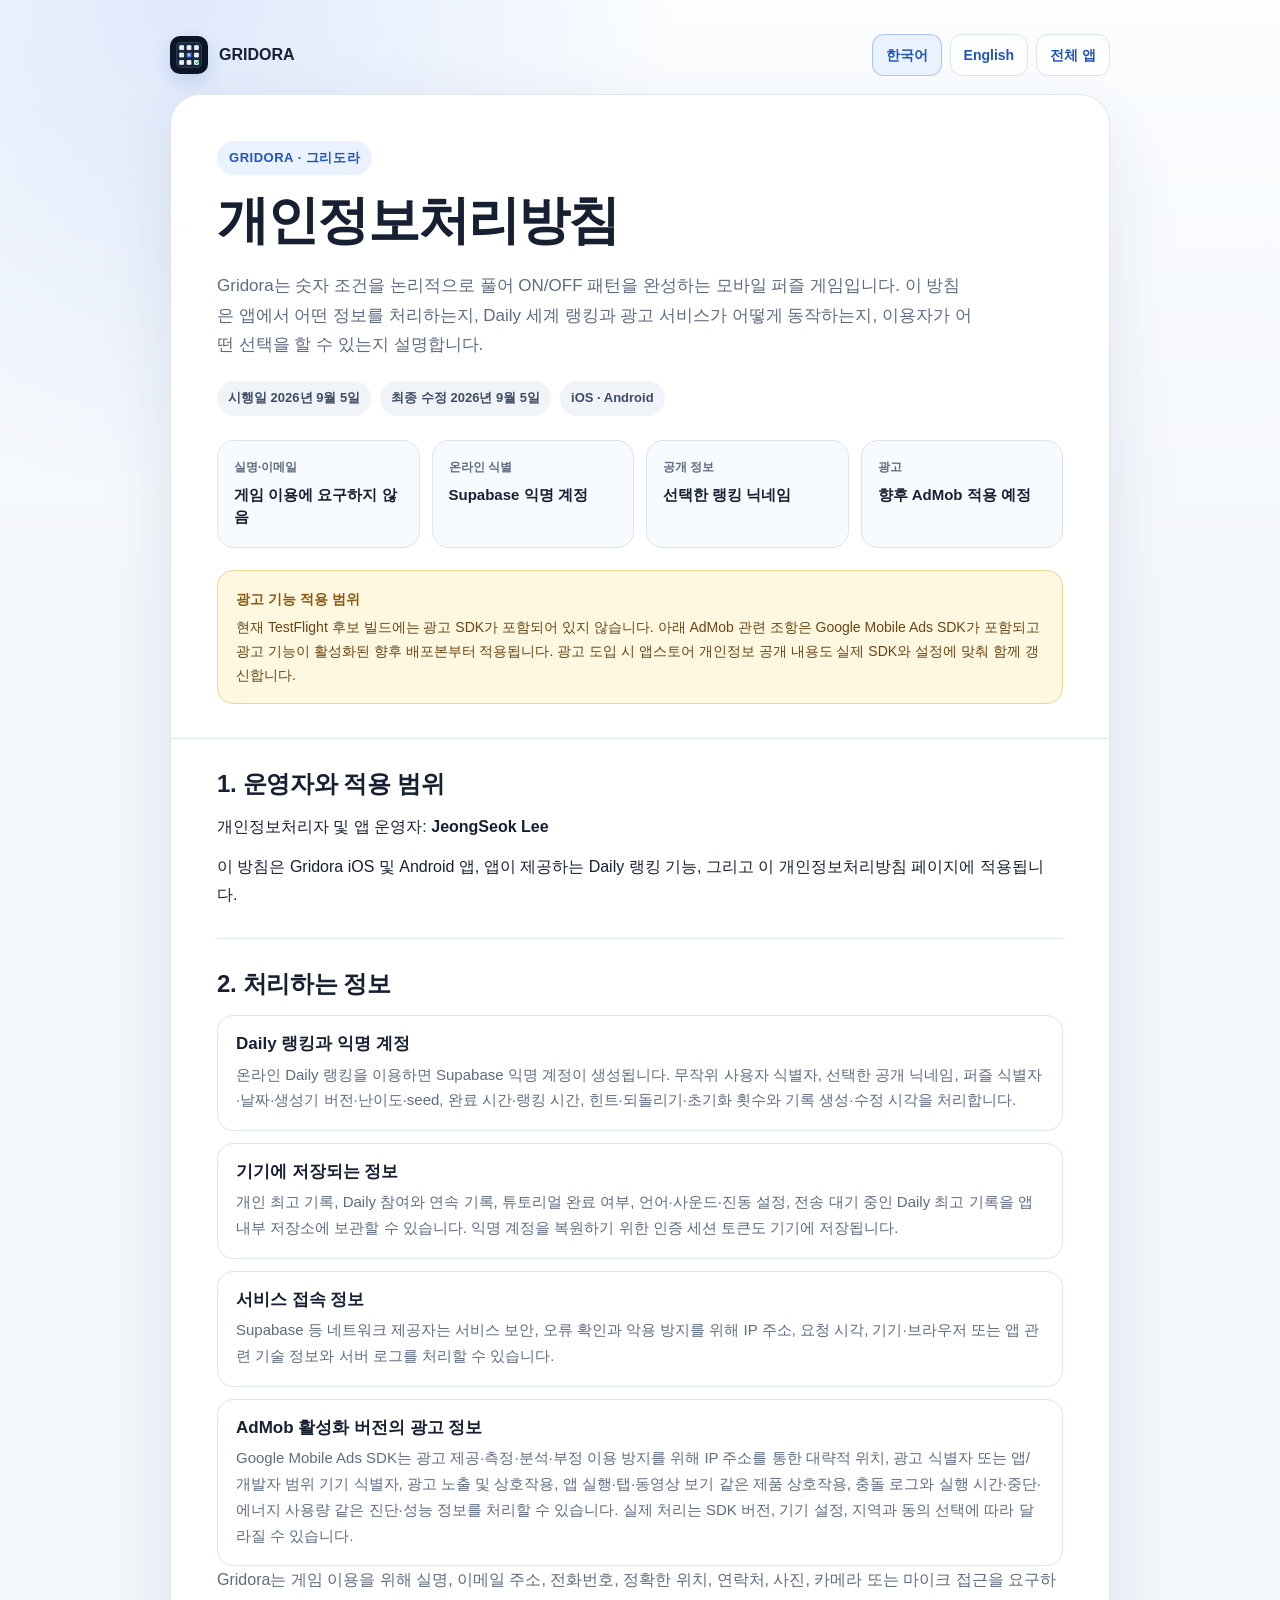
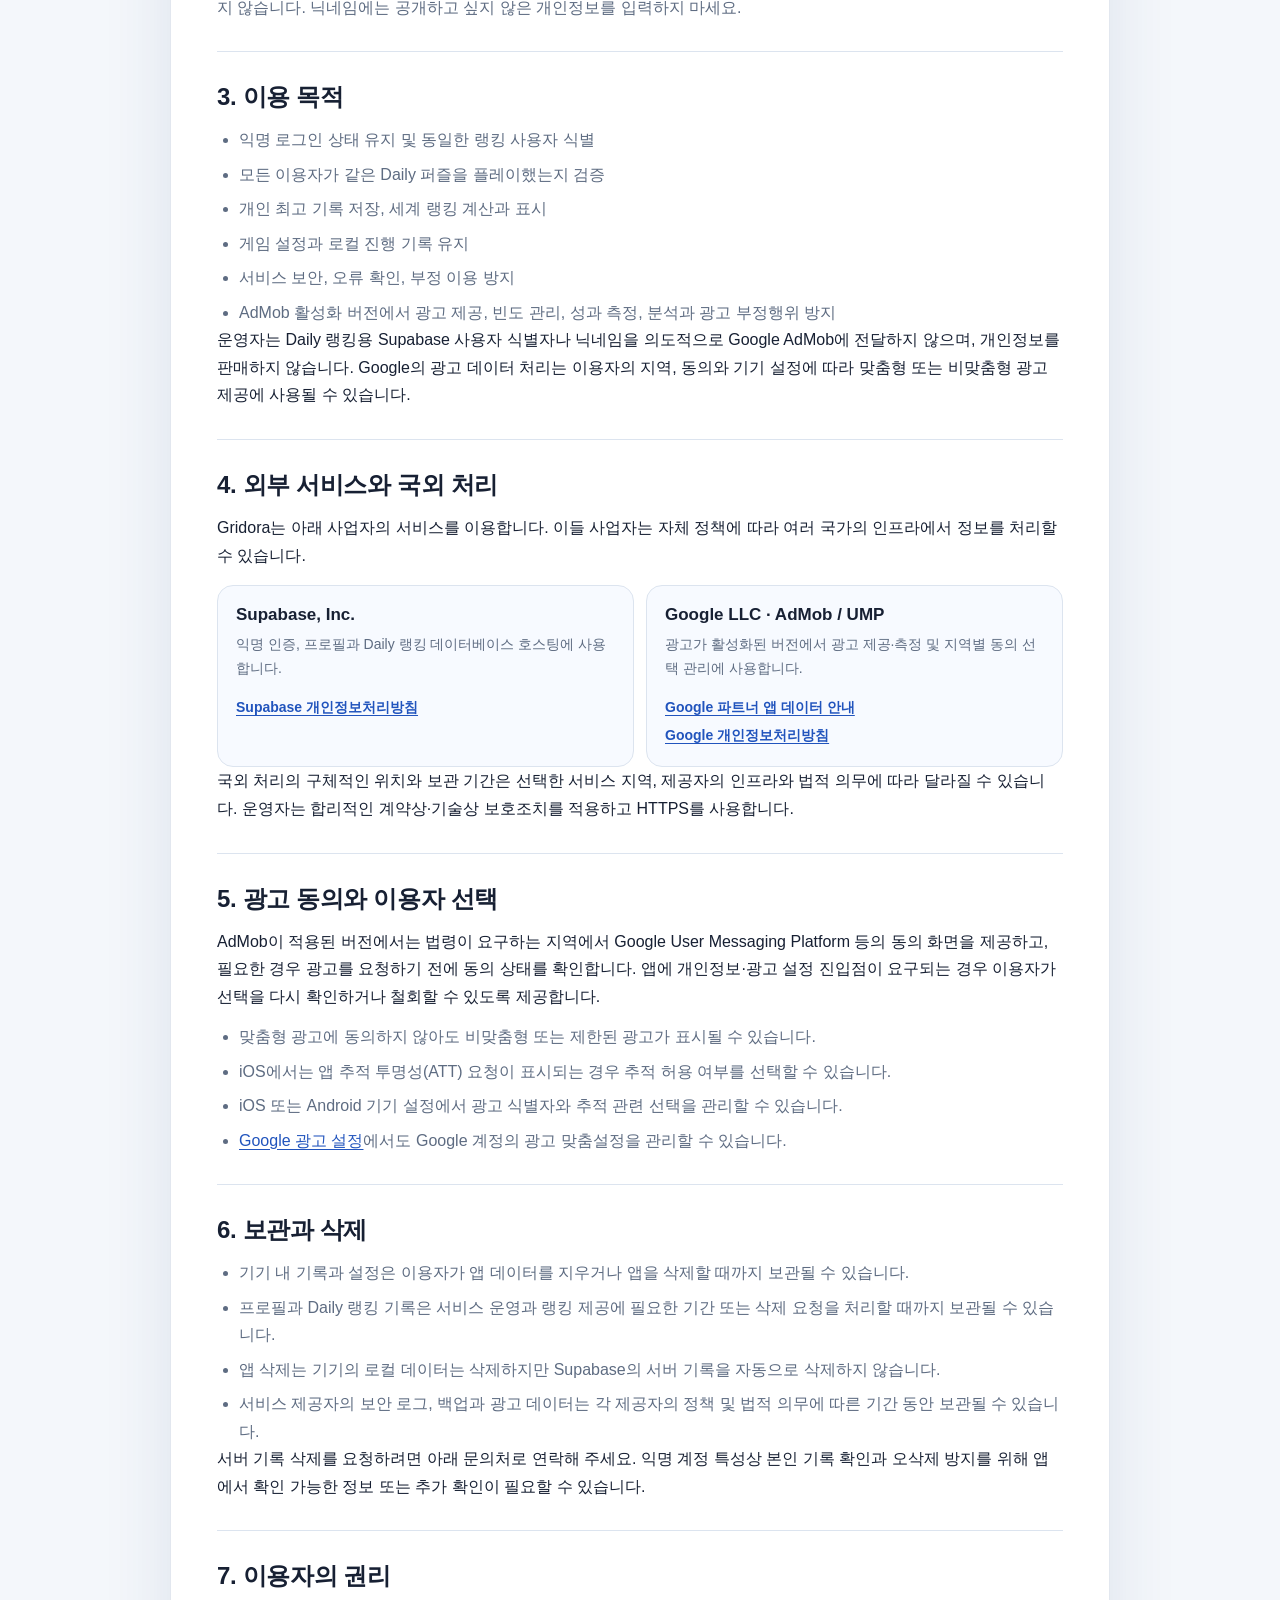
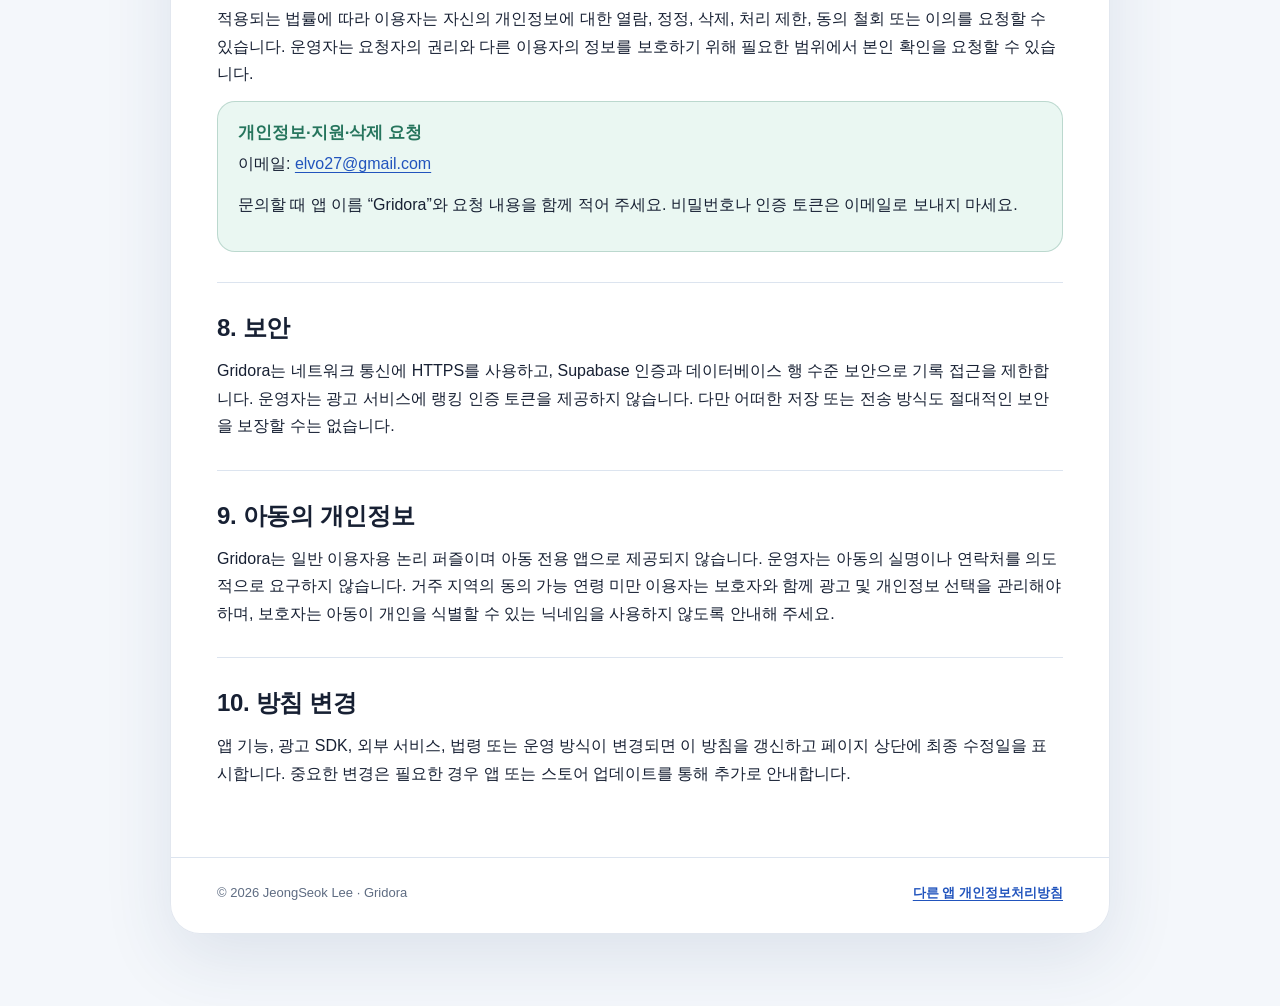
==== Gridora/index.html @ f1ed49c5 "Add Gridora privacy policy" ====
<!doctype html>
<html lang="ko">
<head>
  <meta charset="utf-8">
  <meta name="viewport" content="width=device-width, initial-scale=1">
  <meta name="theme-color" content="#356fe6">
  <meta name="description" content="Gridora(그리도라) 개인정보처리방침">
  <meta property="og:type" content="website">
  <meta property="og:title" content="Gridora 개인정보처리방침">
  <meta property="og:description" content="Gridora의 게임 기록, Daily 랭킹, Supabase 및 광고 데이터 처리 안내">
  <meta property="og:url" content="https://elvo27.github.io/privacy-policy/Gridora/">
  <meta property="og:image" content="https://elvo27.github.io/privacy-policy/Gridora/icon.png">
  <link rel="canonical" href="https://elvo27.github.io/privacy-policy/Gridora/">
  <link rel="alternate" hreflang="ko" href="https://elvo27.github.io/privacy-policy/Gridora/">
  <link rel="alternate" hreflang="en" href="https://elvo27.github.io/privacy-policy/Gridora/en.html">
  <link rel="icon" href="icon.png">
  <link rel="stylesheet" href="styles.css">
  <title>Gridora 개인정보처리방침</title>
</head>
<body>
  <a class="skip-link" href="#policy-content">본문으로 이동</a>
  <main class="shell">
    <div class="topbar">
      <a class="brand" href="./" aria-label="Gridora 개인정보처리방침 홈">
        <img src="icon.png" alt="" width="38" height="38">
        <span>GRIDORA</span>
      </a>
      <nav class="topnav" aria-label="언어와 페이지 이동">
        <a href="./" lang="ko" aria-current="page">한국어</a>
        <a href="en.html" lang="en">English</a>
        <a href="../">전체 앱</a>
      </nav>
    </div>

    <article class="policy" id="policy-content">
      <header class="hero">
        <p class="eyebrow">Gridora · 그리도라</p>
        <h1>개인정보처리방침</h1>
        <p class="lead">Gridora는 숫자 조건을 논리적으로 풀어 ON/OFF 패턴을 완성하는 모바일 퍼즐 게임입니다. 이 방침은 앱에서 어떤 정보를 처리하는지, Daily 세계 랭킹과 광고 서비스가 어떻게 동작하는지, 이용자가 어떤 선택을 할 수 있는지 설명합니다.</p>
        <div class="meta">
          <span>시행일 2026년 9월 5일</span>
          <span>최종 수정 2026년 9월 5일</span>
          <span>iOS · Android</span>
        </div>
        <div class="facts" aria-label="핵심 개인정보 처리 요약">
          <div class="fact"><span>실명·이메일</span><strong>게임 이용에 요구하지 않음</strong></div>
          <div class="fact"><span>온라인 식별</span><strong>Supabase 익명 계정</strong></div>
          <div class="fact"><span>공개 정보</span><strong>선택한 랭킹 닉네임</strong></div>
          <div class="fact"><span>광고</span><strong>향후 AdMob 적용 예정</strong></div>
        </div>
        <div class="notice">
          <strong>광고 기능 적용 범위</strong>
          현재 TestFlight 후보 빌드에는 광고 SDK가 포함되어 있지 않습니다. 아래 AdMob 관련 조항은 Google Mobile Ads SDK가 포함되고 광고 기능이 활성화된 향후 배포본부터 적용됩니다. 광고 도입 시 앱스토어 개인정보 공개 내용도 실제 SDK와 설정에 맞춰 함께 갱신합니다.
        </div>
      </header>

      <div class="content">
        <section class="section">
          <h2>1. 운영자와 적용 범위</h2>
          <p>개인정보처리자 및 앱 운영자: <strong>JeongSeok Lee</strong></p>
          <p>이 방침은 Gridora iOS 및 Android 앱, 앱이 제공하는 Daily 랭킹 기능, 그리고 이 개인정보처리방침 페이지에 적용됩니다.</p>
        </section>

        <section class="section">
          <h2>2. 처리하는 정보</h2>
          <div class="cards">
            <div class="data-card">
              <h3>Daily 랭킹과 익명 계정</h3>
              <p>온라인 Daily 랭킹을 이용하면 Supabase 익명 계정이 생성됩니다. 무작위 사용자 식별자, 선택한 공개 닉네임, 퍼즐 식별자·날짜·생성기 버전·난이도·seed, 완료 시간·랭킹 시간, 힌트·되돌리기·초기화 횟수와 기록 생성·수정 시각을 처리합니다.</p>
            </div>
            <div class="data-card">
              <h3>기기에 저장되는 정보</h3>
              <p>개인 최고 기록, Daily 참여와 연속 기록, 튜토리얼 완료 여부, 언어·사운드·진동 설정, 전송 대기 중인 Daily 최고 기록을 앱 내부 저장소에 보관할 수 있습니다. 익명 계정을 복원하기 위한 인증 세션 토큰도 기기에 저장됩니다.</p>
            </div>
            <div class="data-card">
              <h3>서비스 접속 정보</h3>
              <p>Supabase 등 네트워크 제공자는 서비스 보안, 오류 확인과 악용 방지를 위해 IP 주소, 요청 시각, 기기·브라우저 또는 앱 관련 기술 정보와 서버 로그를 처리할 수 있습니다.</p>
            </div>
            <div class="data-card">
              <h3>AdMob 활성화 버전의 광고 정보</h3>
              <p>Google Mobile Ads SDK는 광고 제공·측정·분석·부정 이용 방지를 위해 IP 주소를 통한 대략적 위치, 광고 식별자 또는 앱/개발자 범위 기기 식별자, 광고 노출 및 상호작용, 앱 실행·탭·동영상 보기 같은 제품 상호작용, 충돌 로그와 실행 시간·중단·에너지 사용량 같은 진단·성능 정보를 처리할 수 있습니다. 실제 처리는 SDK 버전, 기기 설정, 지역과 동의 선택에 따라 달라질 수 있습니다.</p>
            </div>
          </div>
          <p class="muted">Gridora는 게임 이용을 위해 실명, 이메일 주소, 전화번호, 정확한 위치, 연락처, 사진, 카메라 또는 마이크 접근을 요구하지 않습니다. 닉네임에는 공개하고 싶지 않은 개인정보를 입력하지 마세요.</p>
        </section>

        <section class="section">
          <h2>3. 이용 목적</h2>
          <ul>
            <li>익명 로그인 상태 유지 및 동일한 랭킹 사용자 식별</li>
            <li>모든 이용자가 같은 Daily 퍼즐을 플레이했는지 검증</li>
            <li>개인 최고 기록 저장, 세계 랭킹 계산과 표시</li>
            <li>게임 설정과 로컬 진행 기록 유지</li>
            <li>서비스 보안, 오류 확인, 부정 이용 방지</li>
            <li>AdMob 활성화 버전에서 광고 제공, 빈도 관리, 성과 측정, 분석과 광고 부정행위 방지</li>
          </ul>
          <p>운영자는 Daily 랭킹용 Supabase 사용자 식별자나 닉네임을 의도적으로 Google AdMob에 전달하지 않으며, 개인정보를 판매하지 않습니다. Google의 광고 데이터 처리는 이용자의 지역, 동의와 기기 설정에 따라 맞춤형 또는 비맞춤형 광고 제공에 사용될 수 있습니다.</p>
        </section>

        <section class="section">
          <h2>4. 외부 서비스와 국외 처리</h2>
          <p>Gridora는 아래 사업자의 서비스를 이용합니다. 이들 사업자는 자체 정책에 따라 여러 국가의 인프라에서 정보를 처리할 수 있습니다.</p>
          <div class="service-list">
            <div class="service">
              <h3>Supabase, Inc.</h3>
              <p>익명 인증, 프로필과 Daily 랭킹 데이터베이스 호스팅에 사용합니다.</p>
              <a href="https://supabase.com/privacy" rel="noopener noreferrer">Supabase 개인정보처리방침</a>
            </div>
            <div class="service">
              <h3>Google LLC · AdMob / UMP</h3>
              <p>광고가 활성화된 버전에서 광고 제공·측정 및 지역별 동의 선택 관리에 사용합니다.</p>
              <a href="https://policies.google.com/technologies/partner-sites?hl=ko" rel="noopener noreferrer">Google 파트너 앱 데이터 안내</a><br>
              <a href="https://policies.google.com/privacy?hl=ko" rel="noopener noreferrer">Google 개인정보처리방침</a>
            </div>
          </div>
          <p>국외 처리의 구체적인 위치와 보관 기간은 선택한 서비스 지역, 제공자의 인프라와 법적 의무에 따라 달라질 수 있습니다. 운영자는 합리적인 계약상·기술상 보호조치를 적용하고 HTTPS를 사용합니다.</p>
        </section>

        <section class="section">
          <h2>5. 광고 동의와 이용자 선택</h2>
          <p>AdMob이 적용된 버전에서는 법령이 요구하는 지역에서 Google User Messaging Platform 등의 동의 화면을 제공하고, 필요한 경우 광고를 요청하기 전에 동의 상태를 확인합니다. 앱에 개인정보·광고 설정 진입점이 요구되는 경우 이용자가 선택을 다시 확인하거나 철회할 수 있도록 제공합니다.</p>
          <ul>
            <li>맞춤형 광고에 동의하지 않아도 비맞춤형 또는 제한된 광고가 표시될 수 있습니다.</li>
            <li>iOS에서는 앱 추적 투명성(ATT) 요청이 표시되는 경우 추적 허용 여부를 선택할 수 있습니다.</li>
            <li>iOS 또는 Android 기기 설정에서 광고 식별자와 추적 관련 선택을 관리할 수 있습니다.</li>
            <li><a href="https://adssettings.google.com/" rel="noopener noreferrer">Google 광고 설정</a>에서도 Google 계정의 광고 맞춤설정을 관리할 수 있습니다.</li>
          </ul>
        </section>

        <section class="section">
          <h2>6. 보관과 삭제</h2>
          <ul>
            <li>기기 내 기록과 설정은 이용자가 앱 데이터를 지우거나 앱을 삭제할 때까지 보관될 수 있습니다.</li>
            <li>프로필과 Daily 랭킹 기록은 서비스 운영과 랭킹 제공에 필요한 기간 또는 삭제 요청을 처리할 때까지 보관될 수 있습니다.</li>
            <li>앱 삭제는 기기의 로컬 데이터는 삭제하지만 Supabase의 서버 기록을 자동으로 삭제하지 않습니다.</li>
            <li>서비스 제공자의 보안 로그, 백업과 광고 데이터는 각 제공자의 정책 및 법적 의무에 따른 기간 동안 보관될 수 있습니다.</li>
          </ul>
          <p>서버 기록 삭제를 요청하려면 아래 문의처로 연락해 주세요. 익명 계정 특성상 본인 기록 확인과 오삭제 방지를 위해 앱에서 확인 가능한 정보 또는 추가 확인이 필요할 수 있습니다.</p>
        </section>

        <section class="section">
          <h2>7. 이용자의 권리</h2>
          <p>적용되는 법률에 따라 이용자는 자신의 개인정보에 대한 열람, 정정, 삭제, 처리 제한, 동의 철회 또는 이의를 요청할 수 있습니다. 운영자는 요청자의 권리와 다른 이용자의 정보를 보호하기 위해 필요한 범위에서 본인 확인을 요청할 수 있습니다.</p>
          <div class="contact">
            <h3><strong>개인정보·지원·삭제 요청</strong></h3>
            <p>이메일: <a href="mailto:elvo27@gmail.com">elvo27@gmail.com</a></p>
            <p>문의할 때 앱 이름 “Gridora”와 요청 내용을 함께 적어 주세요. 비밀번호나 인증 토큰은 이메일로 보내지 마세요.</p>
          </div>
        </section>

        <section class="section">
          <h2>8. 보안</h2>
          <p>Gridora는 네트워크 통신에 HTTPS를 사용하고, Supabase 인증과 데이터베이스 행 수준 보안으로 기록 접근을 제한합니다. 운영자는 광고 서비스에 랭킹 인증 토큰을 제공하지 않습니다. 다만 어떠한 저장 또는 전송 방식도 절대적인 보안을 보장할 수는 없습니다.</p>
        </section>

        <section class="section">
          <h2>9. 아동의 개인정보</h2>
          <p>Gridora는 일반 이용자용 논리 퍼즐이며 아동 전용 앱으로 제공되지 않습니다. 운영자는 아동의 실명이나 연락처를 의도적으로 요구하지 않습니다. 거주 지역의 동의 가능 연령 미만 이용자는 보호자와 함께 광고 및 개인정보 선택을 관리해야 하며, 보호자는 아동이 개인을 식별할 수 있는 닉네임을 사용하지 않도록 안내해 주세요.</p>
        </section>

        <section class="section">
          <h2>10. 방침 변경</h2>
          <p>앱 기능, 광고 SDK, 외부 서비스, 법령 또는 운영 방식이 변경되면 이 방침을 갱신하고 페이지 상단에 최종 수정일을 표시합니다. 중요한 변경은 필요한 경우 앱 또는 스토어 업데이트를 통해 추가로 안내합니다.</p>
        </section>
      </div>

      <footer class="footer">
        <span>© 2026 JeongSeok Lee · Gridora</span>
        <a href="../">다른 앱 개인정보처리방침</a>
      </footer>
    </article>
  </main>
</body>
</html>
---- Gridora/styles.css ----
:root {
  color-scheme: light;
  --page: #f4f7fb;
  --surface: #ffffff;
  --surface-soft: #f7faff;
  --ink: #172033;
  --muted: #5e6c82;
  --line: #dce4ef;
  --blue: #356fe6;
  --blue-dark: #2154bd;
  --blue-soft: #eaf1ff;
  --green: #26755d;
  --green-soft: #eaf7f2;
  --amber: #8a5a13;
  --amber-soft: #fff7df;
  --shadow: 0 24px 70px rgba(34, 60, 112, 0.11);
}

* {
  box-sizing: border-box;
}

html {
  scroll-behavior: smooth;
}

body {
  min-height: 100vh;
  margin: 0;
  background:
    radial-gradient(circle at 14% 0%, rgba(53, 111, 230, 0.14), transparent 31rem),
    linear-gradient(180deg, #fbfdff 0, var(--page) 38rem);
  color: var(--ink);
  font-family: -apple-system, BlinkMacSystemFont, "Apple SD Gothic Neo", "Segoe UI", "Noto Sans KR", sans-serif;
  line-height: 1.72;
  -webkit-font-smoothing: antialiased;
}

a {
  color: var(--blue-dark);
  text-underline-offset: 3px;
}

a:hover {
  text-decoration-thickness: 2px;
}

.skip-link {
  position: fixed;
  top: 12px;
  left: 12px;
  z-index: 10;
  padding: 10px 14px;
  border-radius: 10px;
  background: var(--ink);
  color: #fff;
  transform: translateY(-150%);
}

.skip-link:focus {
  transform: translateY(0);
}

.shell {
  width: min(940px, calc(100% - 32px));
  margin: 0 auto;
  padding: 34px 0 72px;
}

.topbar {
  display: flex;
  align-items: center;
  justify-content: space-between;
  gap: 18px;
  margin-bottom: 18px;
}

.brand {
  display: inline-flex;
  align-items: center;
  gap: 11px;
  color: var(--ink);
  font-weight: 800;
  text-decoration: none;
}

.brand img {
  width: 38px;
  height: 38px;
  border-radius: 10px;
  box-shadow: 0 7px 18px rgba(33, 84, 189, 0.18);
}

.topnav {
  display: flex;
  align-items: center;
  gap: 8px;
}

.topnav a {
  display: inline-flex;
  min-height: 40px;
  align-items: center;
  justify-content: center;
  padding: 8px 13px;
  border: 1px solid var(--line);
  border-radius: 12px;
  background: rgba(255, 255, 255, 0.72);
  font-size: 14px;
  font-weight: 700;
  text-decoration: none;
}

.topnav a[aria-current="page"] {
  border-color: rgba(53, 111, 230, 0.35);
  background: var(--blue-soft);
  color: var(--blue-dark);
}

.policy {
  overflow: hidden;
  border: 1px solid rgba(53, 85, 142, 0.14);
  border-radius: 30px;
  background: rgba(255, 255, 255, 0.96);
  box-shadow: var(--shadow);
}

.hero {
  padding: 46px 46px 34px;
  border-bottom: 1px solid var(--line);
}

.eyebrow {
  display: inline-flex;
  margin: 0 0 13px;
  padding: 6px 12px;
  border-radius: 999px;
  background: var(--blue-soft);
  color: var(--blue-dark);
  font-size: 13px;
  font-weight: 800;
  letter-spacing: 0.04em;
  text-transform: uppercase;
}

h1,
h2,
h3 {
  color: var(--ink);
  line-height: 1.25;
}

h1 {
  margin: 0;
  font-size: clamp(34px, 6vw, 52px);
  letter-spacing: -0.035em;
}

h2 {
  margin: 0 0 14px;
  font-size: 24px;
  letter-spacing: -0.015em;
}

h3 {
  margin: 0 0 7px;
  font-size: 17px;
}

p {
  margin: 0 0 13px;
}

.lead {
  max-width: 760px;
  margin: 18px 0 0;
  color: var(--muted);
  font-size: 17px;
}

.meta {
  display: flex;
  flex-wrap: wrap;
  gap: 9px;
  margin-top: 22px;
}

.meta span,
.badge {
  display: inline-flex;
  align-items: center;
  min-height: 34px;
  padding: 6px 11px;
  border-radius: 999px;
  background: #f0f3f8;
  color: #3d4c63;
  font-size: 13px;
  font-weight: 700;
}

.facts {
  display: grid;
  grid-template-columns: repeat(4, minmax(0, 1fr));
  gap: 12px;
  margin-top: 24px;
}

.fact {
  min-height: 108px;
  padding: 16px;
  border: 1px solid var(--line);
  border-radius: 17px;
  background: var(--surface-soft);
}

.fact span {
  display: block;
  margin-bottom: 7px;
  color: var(--muted);
  font-size: 12px;
  font-weight: 700;
}

.fact strong {
  display: block;
  font-size: 15px;
  line-height: 1.45;
}

.notice {
  margin-top: 22px;
  padding: 16px 18px;
  border: 1px solid #edd796;
  border-radius: 16px;
  background: var(--amber-soft);
  color: #684614;
  font-size: 14px;
}

.notice strong {
  display: block;
  margin-bottom: 4px;
  color: var(--amber);
}

.content {
  padding: 0 46px 40px;
}

.section {
  padding: 30px 0;
  border-bottom: 1px solid var(--line);
}

.section:last-child {
  border-bottom: 0;
}

.section > p:last-child,
.data-card > p:last-child {
  margin-bottom: 0;
}

.cards {
  display: grid;
  gap: 12px;
  margin-top: 16px;
}

.data-card {
  padding: 17px 18px;
  border: 1px solid var(--line);
  border-radius: 16px;
  background: var(--surface);
}

.data-card p,
.section li,
.muted {
  color: var(--muted);
}

.data-card p {
  font-size: 15px;
}

ul {
  margin: 12px 0 0;
  padding-left: 22px;
}

li + li {
  margin-top: 7px;
}

.service-list {
  display: grid;
  grid-template-columns: repeat(2, minmax(0, 1fr));
  gap: 12px;
  margin-top: 16px;
}

.service {
  padding: 18px;
  border: 1px solid var(--line);
  border-radius: 16px;
  background: var(--surface-soft);
}

.service p {
  color: var(--muted);
  font-size: 14px;
}

.service a {
  font-size: 14px;
  font-weight: 700;
}

.contact {
  padding: 20px;
  border: 1px solid rgba(38, 117, 93, 0.24);
  border-radius: 18px;
  background: var(--green-soft);
}

.contact strong {
  color: var(--green);
}

.footer {
  display: flex;
  align-items: center;
  justify-content: space-between;
  gap: 16px;
  padding: 24px 46px 28px;
  border-top: 1px solid var(--line);
  color: var(--muted);
  font-size: 13px;
}

.footer a {
  font-weight: 700;
}

@media (max-width: 760px) {
  .facts {
    grid-template-columns: repeat(2, minmax(0, 1fr));
  }

  .service-list {
    grid-template-columns: 1fr;
  }
}

@media (max-width: 560px) {
  .shell {
    width: min(100% - 20px, 940px);
    padding: 16px 0 34px;
  }

  .topbar {
    align-items: flex-start;
  }

  .brand span {
    display: none;
  }

  .topnav a {
    min-height: 42px;
    padding: 8px 11px;
  }

  .policy {
    border-radius: 22px;
  }

  .hero,
  .content,
  .footer {
    padding-left: 20px;
    padding-right: 20px;
  }

  .hero {
    padding-top: 32px;
  }

  .facts {
    grid-template-columns: 1fr;
  }

  .fact {
    min-height: auto;
  }

  .footer {
    align-items: flex-start;
    flex-direction: column;
  }
}

@media (prefers-reduced-motion: reduce) {
  html {
    scroll-behavior: auto;
  }
}
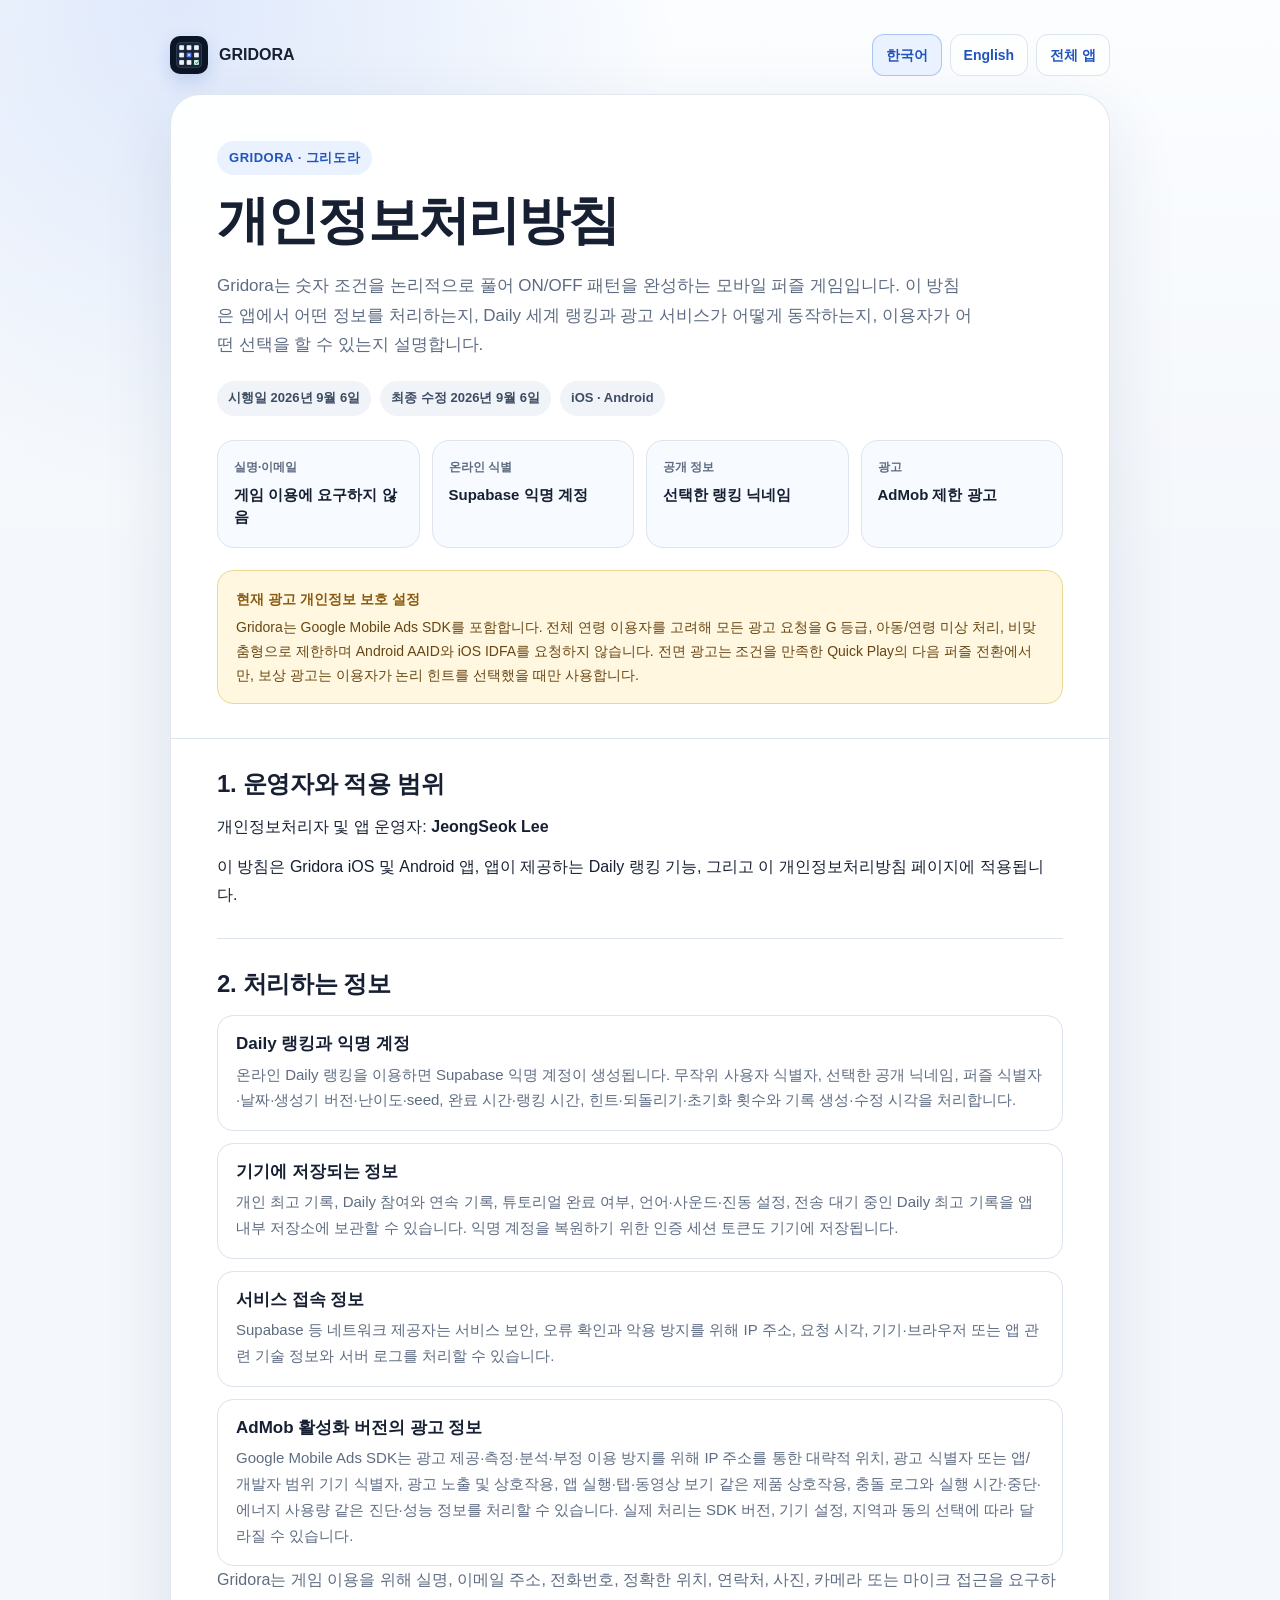
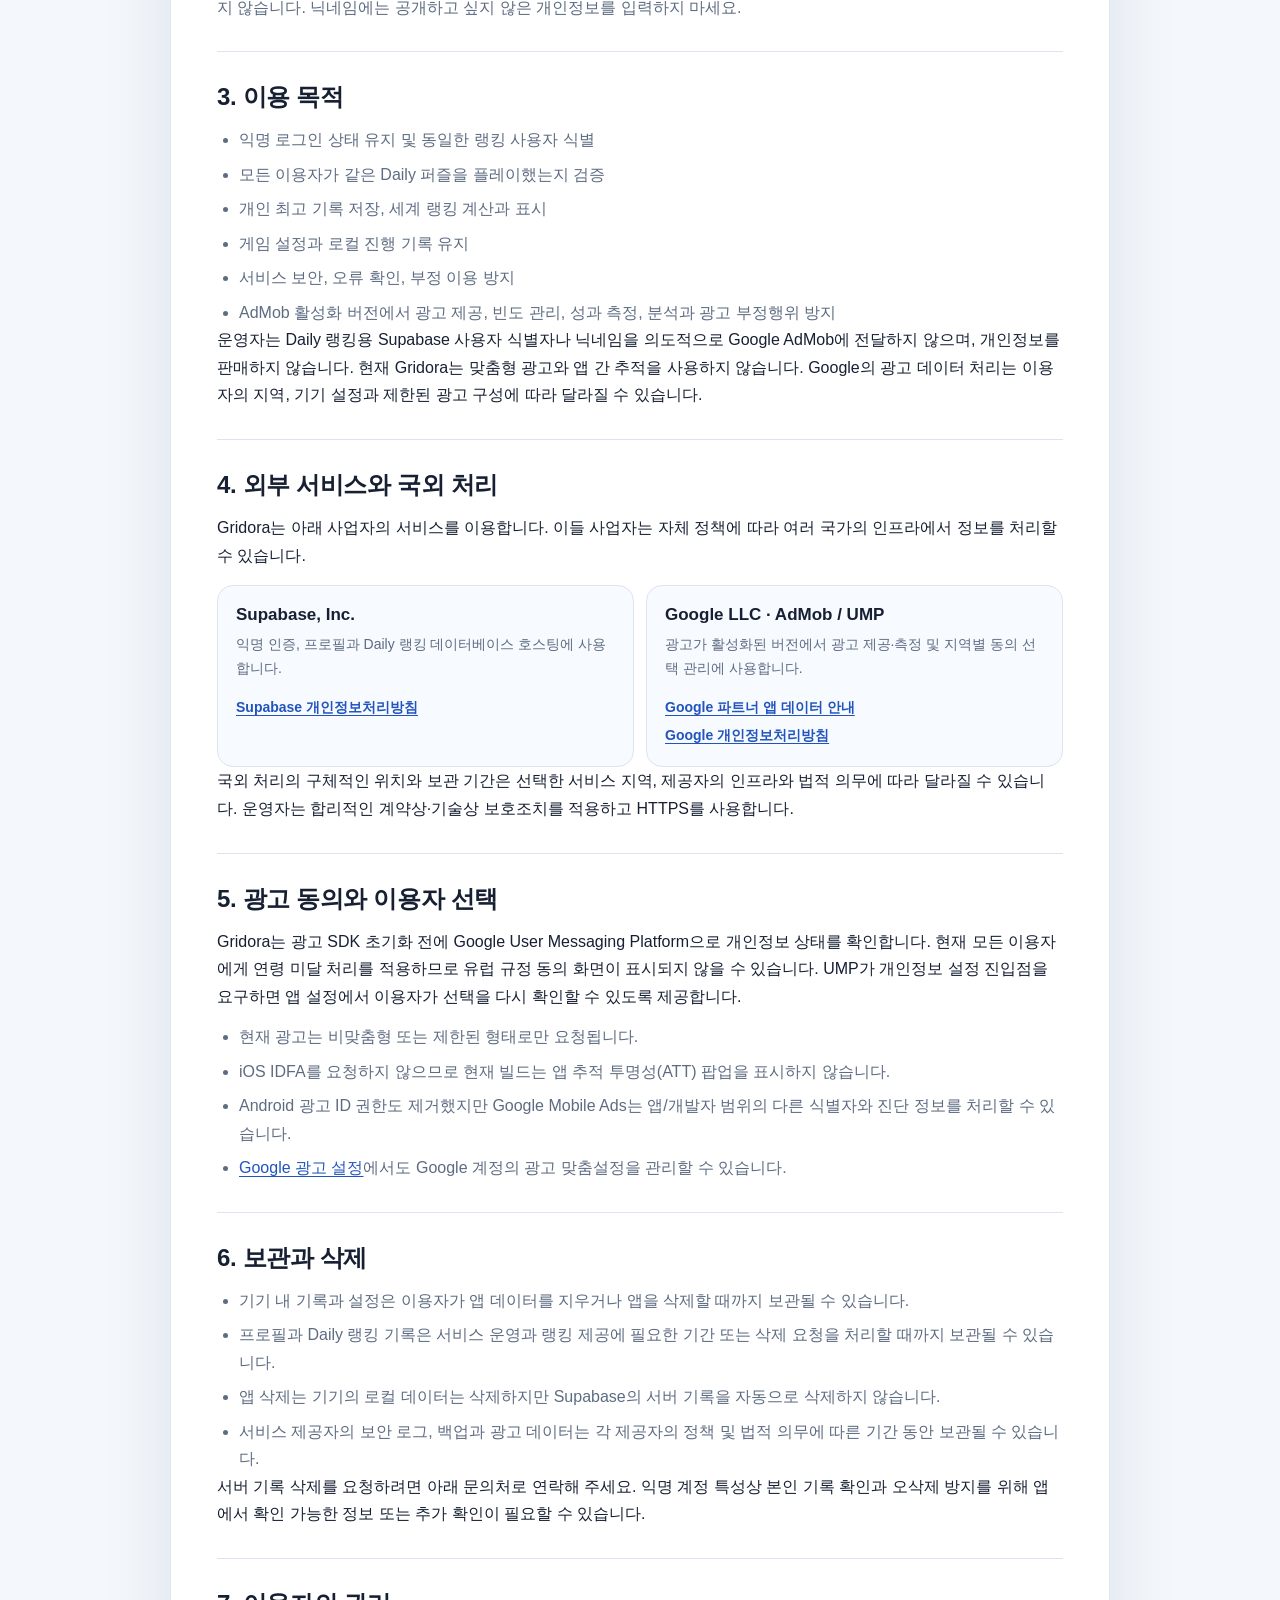
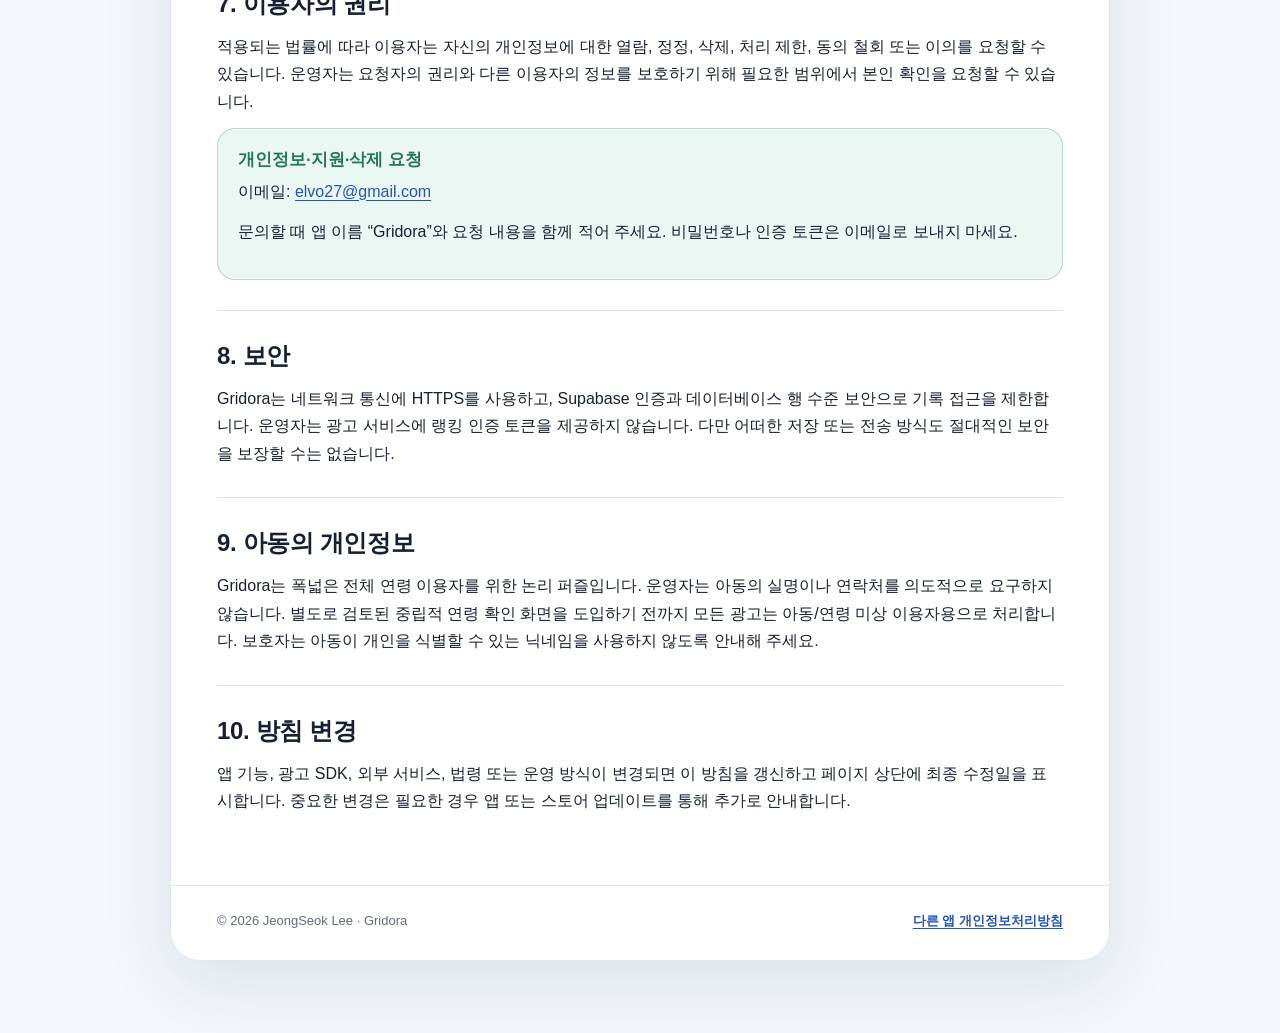
==== commit ff080ded: "Update Gridora privacy policy for AdMob" ====
--- a/Gridora/index.html
+++ b/Gridora/index.html
@@ -38,19 +38,19 @@
         <h1>개인정보처리방침</h1>
         <p class="lead">Gridora는 숫자 조건을 논리적으로 풀어 ON/OFF 패턴을 완성하는 모바일 퍼즐 게임입니다. 이 방침은 앱에서 어떤 정보를 처리하는지, Daily 세계 랭킹과 광고 서비스가 어떻게 동작하는지, 이용자가 어떤 선택을 할 수 있는지 설명합니다.</p>
         <div class="meta">
-          <span>시행일 2026년 9월 5일</span>
-          <span>최종 수정 2026년 9월 5일</span>
+          <span>시행일 2026년 9월 6일</span>
+          <span>최종 수정 2026년 9월 6일</span>
           <span>iOS · Android</span>
         </div>
         <div class="facts" aria-label="핵심 개인정보 처리 요약">
           <div class="fact"><span>실명·이메일</span><strong>게임 이용에 요구하지 않음</strong></div>
           <div class="fact"><span>온라인 식별</span><strong>Supabase 익명 계정</strong></div>
           <div class="fact"><span>공개 정보</span><strong>선택한 랭킹 닉네임</strong></div>
-          <div class="fact"><span>광고</span><strong>향후 AdMob 적용 예정</strong></div>
+          <div class="fact"><span>광고</span><strong>AdMob 제한 광고</strong></div>
         </div>
         <div class="notice">
-          <strong>광고 기능 적용 범위</strong>
-          현재 TestFlight 후보 빌드에는 광고 SDK가 포함되어 있지 않습니다. 아래 AdMob 관련 조항은 Google Mobile Ads SDK가 포함되고 광고 기능이 활성화된 향후 배포본부터 적용됩니다. 광고 도입 시 앱스토어 개인정보 공개 내용도 실제 SDK와 설정에 맞춰 함께 갱신합니다.
+          <strong>현재 광고 개인정보 보호 설정</strong>
+          Gridora는 Google Mobile Ads SDK를 포함합니다. 전체 연령 이용자를 고려해 모든 광고 요청을 G 등급, 아동/연령 미상 처리, 비맞춤형으로 제한하며 Android AAID와 iOS IDFA를 요청하지 않습니다. 전면 광고는 조건을 만족한 Quick Play의 다음 퍼즐 전환에서만, 보상 광고는 이용자가 논리 힌트를 선택했을 때만 사용합니다.
         </div>
       </header>
 
@@ -94,7 +94,7 @@
             <li>서비스 보안, 오류 확인, 부정 이용 방지</li>
             <li>AdMob 활성화 버전에서 광고 제공, 빈도 관리, 성과 측정, 분석과 광고 부정행위 방지</li>
           </ul>
-          <p>운영자는 Daily 랭킹용 Supabase 사용자 식별자나 닉네임을 의도적으로 Google AdMob에 전달하지 않으며, 개인정보를 판매하지 않습니다. Google의 광고 데이터 처리는 이용자의 지역, 동의와 기기 설정에 따라 맞춤형 또는 비맞춤형 광고 제공에 사용될 수 있습니다.</p>
+          <p>운영자는 Daily 랭킹용 Supabase 사용자 식별자나 닉네임을 의도적으로 Google AdMob에 전달하지 않으며, 개인정보를 판매하지 않습니다. 현재 Gridora는 맞춤형 광고와 앱 간 추적을 사용하지 않습니다. Google의 광고 데이터 처리는 이용자의 지역, 기기 설정과 제한된 광고 구성에 따라 달라질 수 있습니다.</p>
         </section>
 
         <section class="section">
@@ -118,11 +118,11 @@
 
         <section class="section">
           <h2>5. 광고 동의와 이용자 선택</h2>
-          <p>AdMob이 적용된 버전에서는 법령이 요구하는 지역에서 Google User Messaging Platform 등의 동의 화면을 제공하고, 필요한 경우 광고를 요청하기 전에 동의 상태를 확인합니다. 앱에 개인정보·광고 설정 진입점이 요구되는 경우 이용자가 선택을 다시 확인하거나 철회할 수 있도록 제공합니다.</p>
+          <p>Gridora는 광고 SDK 초기화 전에 Google User Messaging Platform으로 개인정보 상태를 확인합니다. 현재 모든 이용자에게 연령 미달 처리를 적용하므로 유럽 규정 동의 화면이 표시되지 않을 수 있습니다. UMP가 개인정보 설정 진입점을 요구하면 앱 설정에서 이용자가 선택을 다시 확인할 수 있도록 제공합니다.</p>
           <ul>
-            <li>맞춤형 광고에 동의하지 않아도 비맞춤형 또는 제한된 광고가 표시될 수 있습니다.</li>
-            <li>iOS에서는 앱 추적 투명성(ATT) 요청이 표시되는 경우 추적 허용 여부를 선택할 수 있습니다.</li>
-            <li>iOS 또는 Android 기기 설정에서 광고 식별자와 추적 관련 선택을 관리할 수 있습니다.</li>
+            <li>현재 광고는 비맞춤형 또는 제한된 형태로만 요청됩니다.</li>
+            <li>iOS IDFA를 요청하지 않으므로 현재 빌드는 앱 추적 투명성(ATT) 팝업을 표시하지 않습니다.</li>
+            <li>Android 광고 ID 권한도 제거했지만 Google Mobile Ads는 앱/개발자 범위의 다른 식별자와 진단 정보를 처리할 수 있습니다.</li>
             <li><a href="https://adssettings.google.com/" rel="noopener noreferrer">Google 광고 설정</a>에서도 Google 계정의 광고 맞춤설정을 관리할 수 있습니다.</li>
           </ul>
         </section>
@@ -155,7 +155,7 @@
 
         <section class="section">
           <h2>9. 아동의 개인정보</h2>
-          <p>Gridora는 일반 이용자용 논리 퍼즐이며 아동 전용 앱으로 제공되지 않습니다. 운영자는 아동의 실명이나 연락처를 의도적으로 요구하지 않습니다. 거주 지역의 동의 가능 연령 미만 이용자는 보호자와 함께 광고 및 개인정보 선택을 관리해야 하며, 보호자는 아동이 개인을 식별할 수 있는 닉네임을 사용하지 않도록 안내해 주세요.</p>
+          <p>Gridora는 폭넓은 전체 연령 이용자를 위한 논리 퍼즐입니다. 운영자는 아동의 실명이나 연락처를 의도적으로 요구하지 않습니다. 별도로 검토된 중립적 연령 확인 화면을 도입하기 전까지 모든 광고는 아동/연령 미상 이용자용으로 처리합니다. 보호자는 아동이 개인을 식별할 수 있는 닉네임을 사용하지 않도록 안내해 주세요.</p>
         </section>
 
         <section class="section">
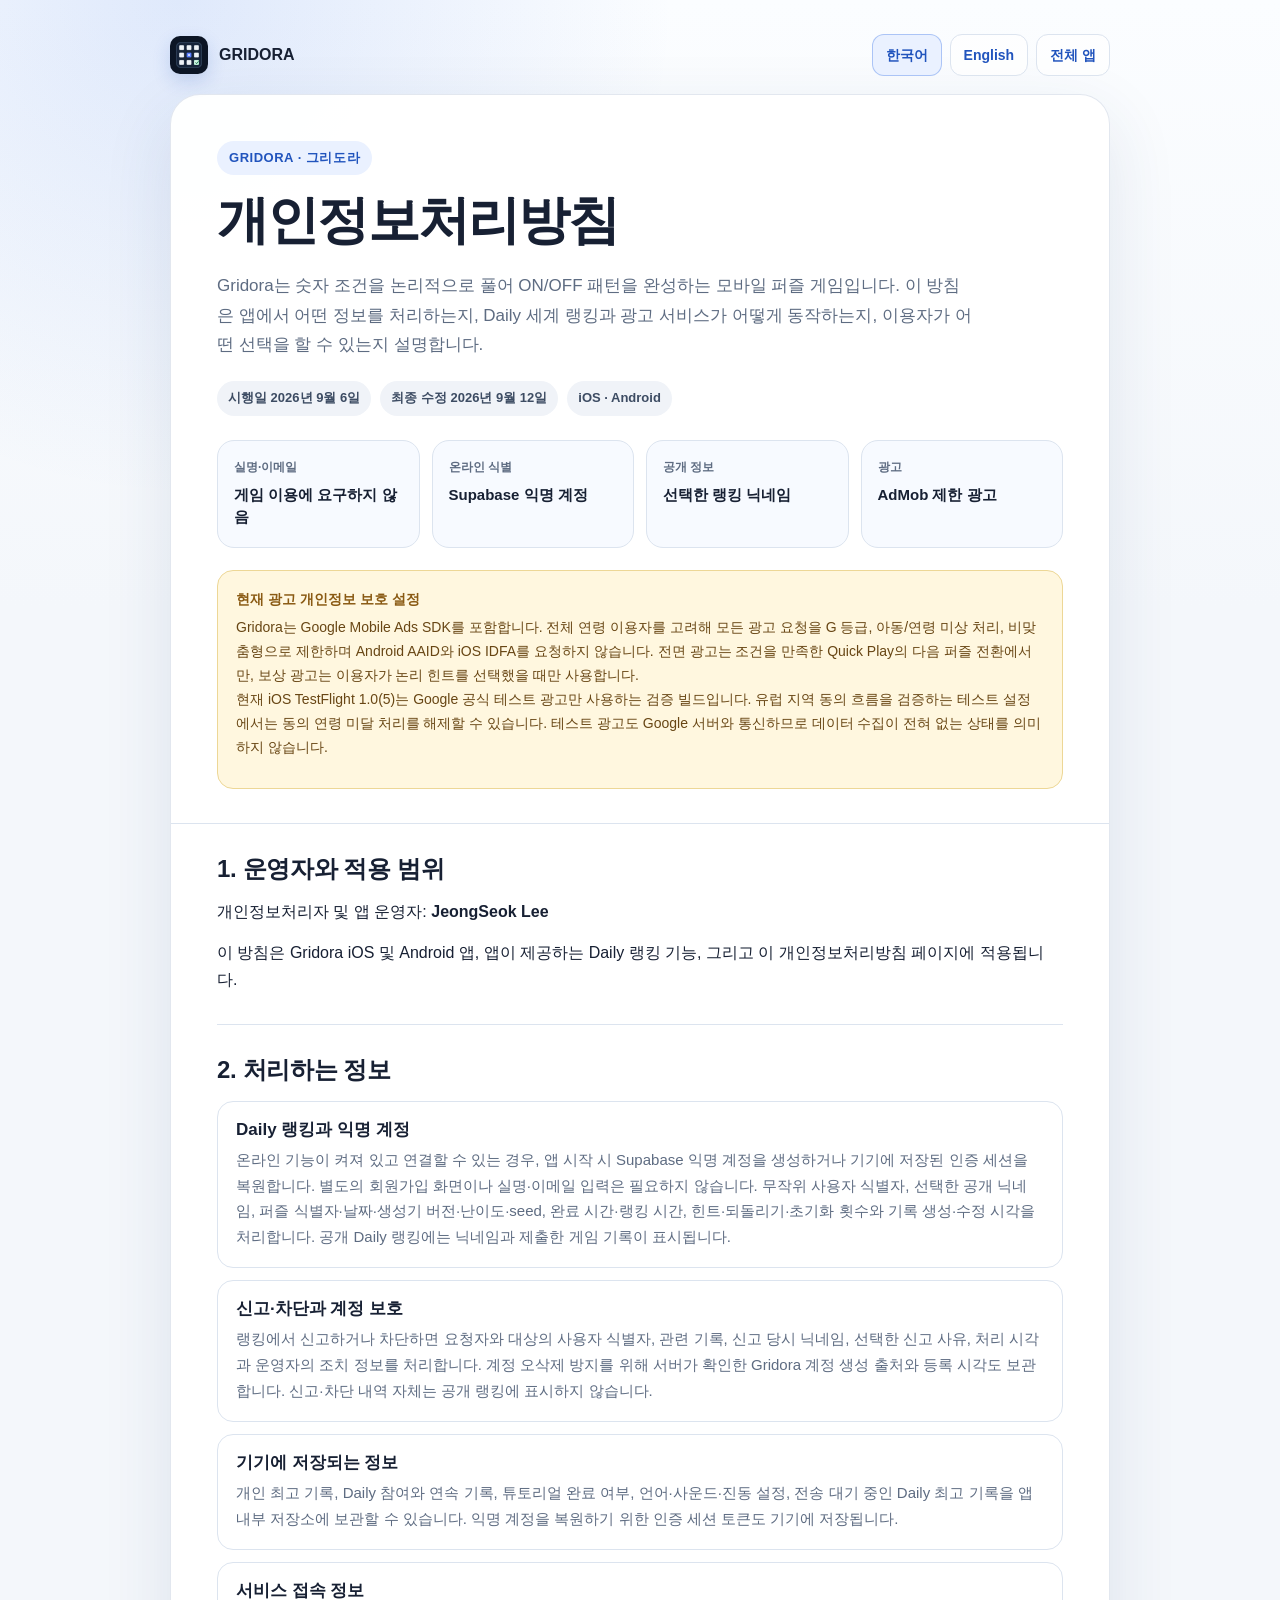
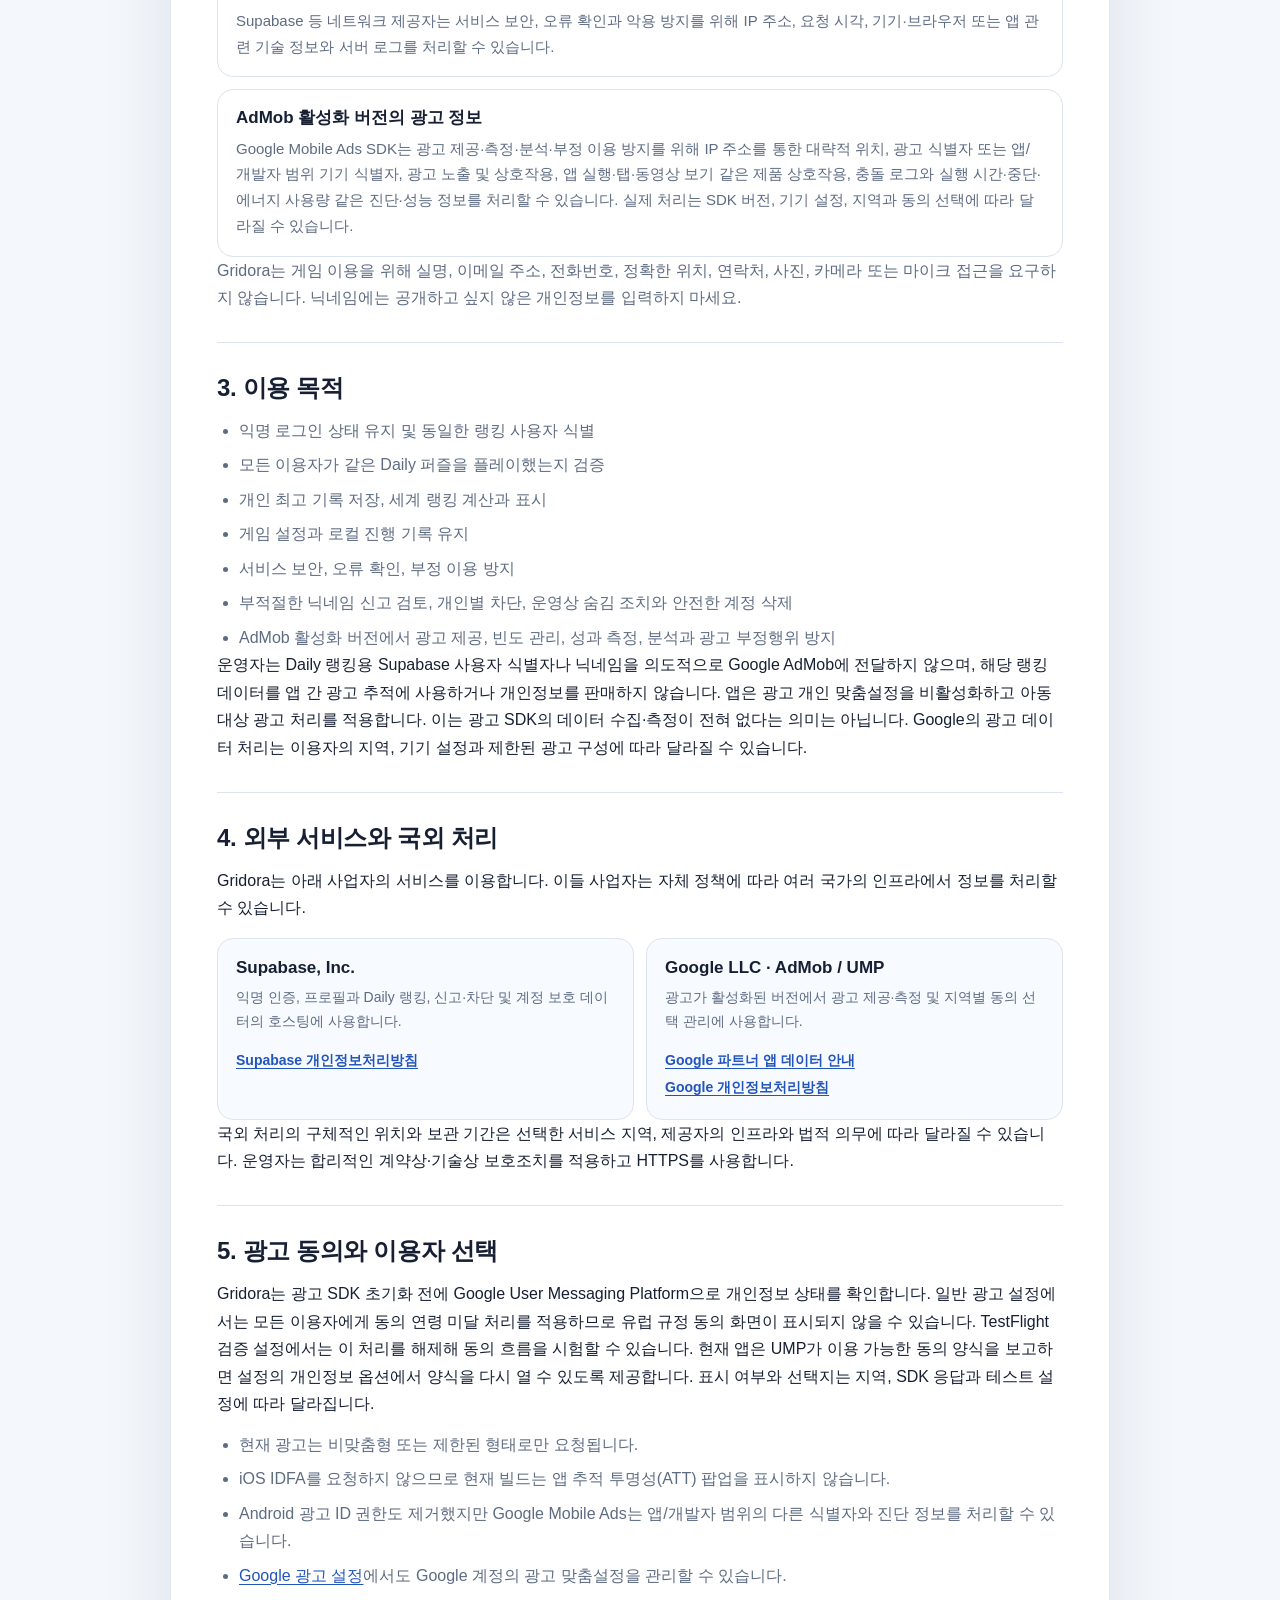
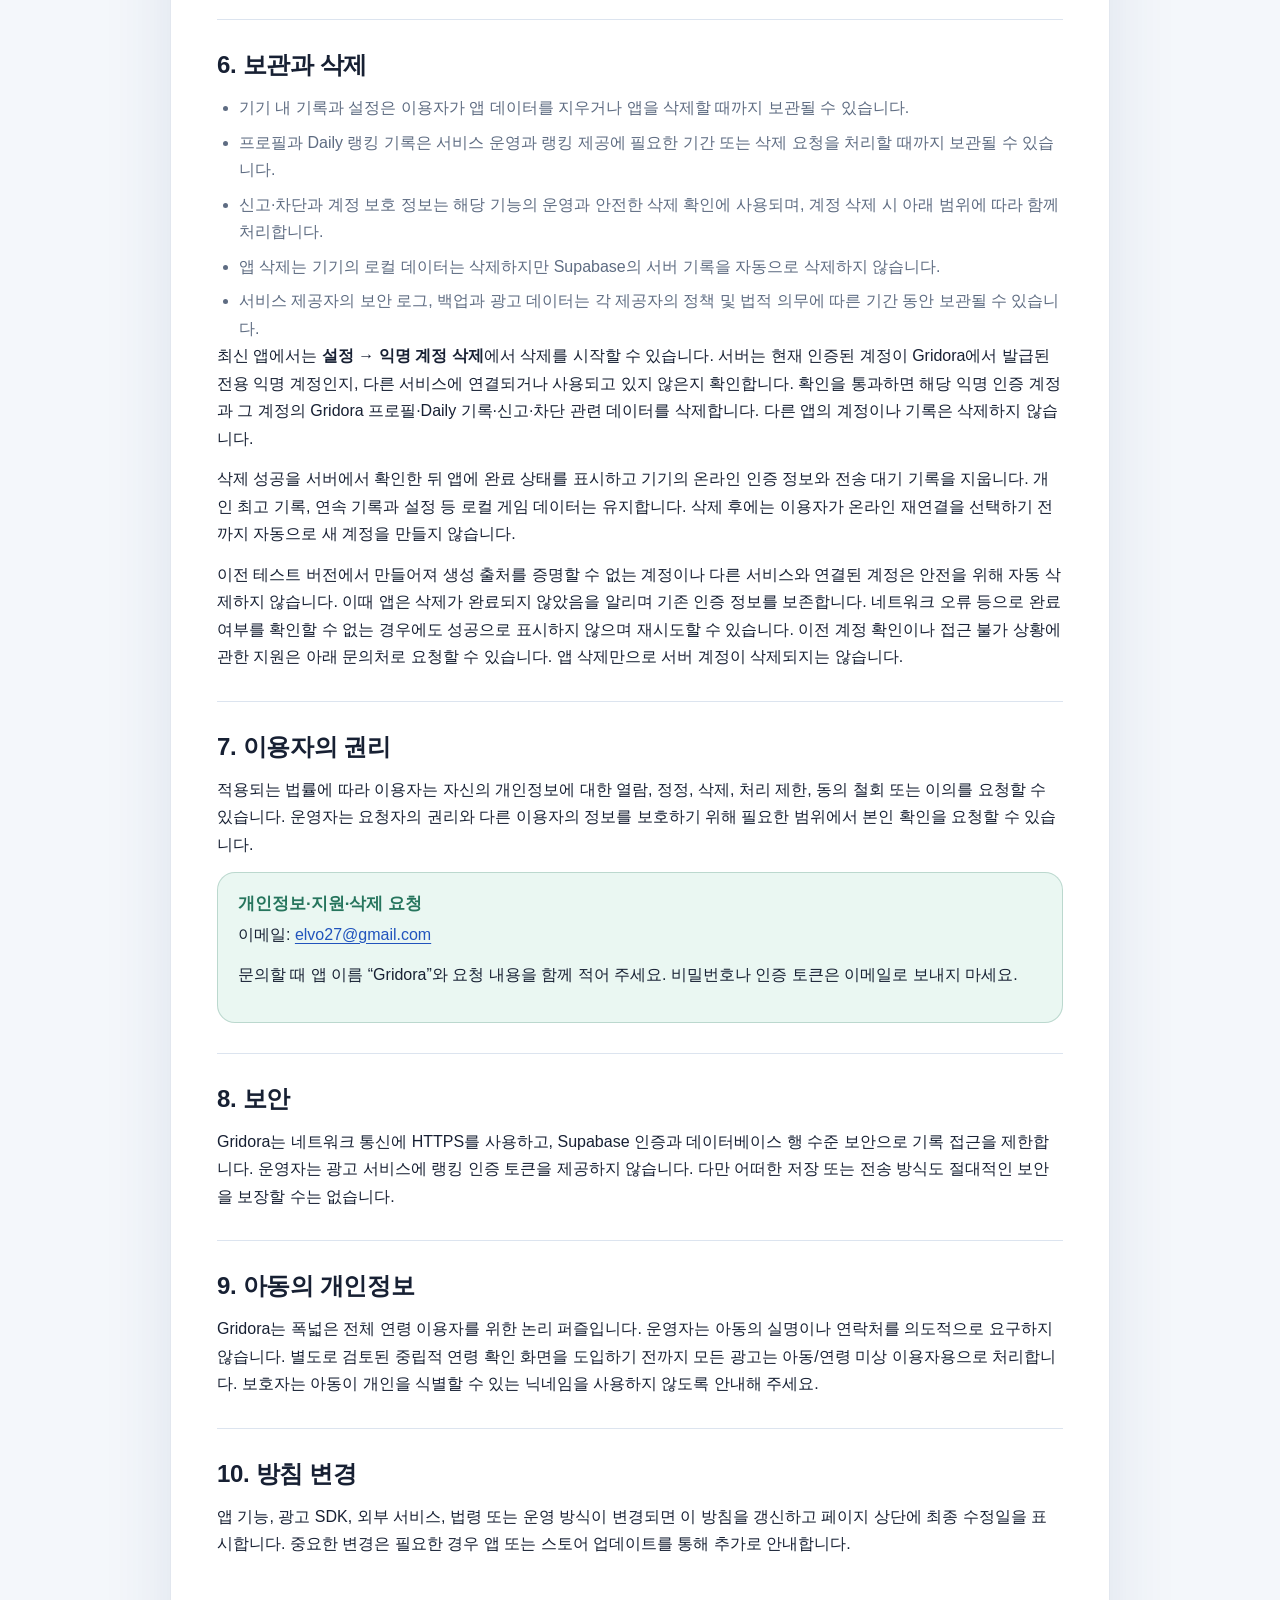
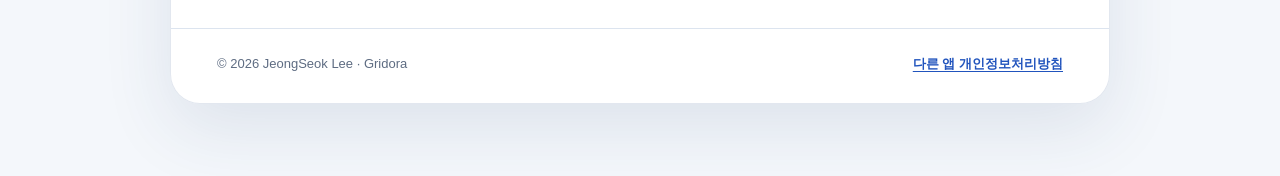
==== commit 569135b0: "Update Gridora privacy policy for anonymous account deletion" ====
--- a/Gridora/index.html
+++ b/Gridora/index.html
@@ -39,7 +39,7 @@
         <p class="lead">Gridora는 숫자 조건을 논리적으로 풀어 ON/OFF 패턴을 완성하는 모바일 퍼즐 게임입니다. 이 방침은 앱에서 어떤 정보를 처리하는지, Daily 세계 랭킹과 광고 서비스가 어떻게 동작하는지, 이용자가 어떤 선택을 할 수 있는지 설명합니다.</p>
         <div class="meta">
           <span>시행일 2026년 9월 6일</span>
-          <span>최종 수정 2026년 9월 6일</span>
+          <span>최종 수정 2026년 9월 12일</span>
           <span>iOS · Android</span>
         </div>
         <div class="facts" aria-label="핵심 개인정보 처리 요약">
@@ -51,6 +51,7 @@
         <div class="notice">
           <strong>현재 광고 개인정보 보호 설정</strong>
           Gridora는 Google Mobile Ads SDK를 포함합니다. 전체 연령 이용자를 고려해 모든 광고 요청을 G 등급, 아동/연령 미상 처리, 비맞춤형으로 제한하며 Android AAID와 iOS IDFA를 요청하지 않습니다. 전면 광고는 조건을 만족한 Quick Play의 다음 퍼즐 전환에서만, 보상 광고는 이용자가 논리 힌트를 선택했을 때만 사용합니다.
+          <p>현재 iOS TestFlight 1.0(5)는 Google 공식 테스트 광고만 사용하는 검증 빌드입니다. 유럽 지역 동의 흐름을 검증하는 테스트 설정에서는 동의 연령 미달 처리를 해제할 수 있습니다. 테스트 광고도 Google 서버와 통신하므로 데이터 수집이 전혀 없는 상태를 의미하지 않습니다.</p>
         </div>
       </header>
 
@@ -66,7 +67,11 @@
           <div class="cards">
             <div class="data-card">
               <h3>Daily 랭킹과 익명 계정</h3>
-              <p>온라인 Daily 랭킹을 이용하면 Supabase 익명 계정이 생성됩니다. 무작위 사용자 식별자, 선택한 공개 닉네임, 퍼즐 식별자·날짜·생성기 버전·난이도·seed, 완료 시간·랭킹 시간, 힌트·되돌리기·초기화 횟수와 기록 생성·수정 시각을 처리합니다.</p>
+              <p>온라인 기능이 켜져 있고 연결할 수 있는 경우, 앱 시작 시 Supabase 익명 계정을 생성하거나 기기에 저장된 인증 세션을 복원합니다. 별도의 회원가입 화면이나 실명·이메일 입력은 필요하지 않습니다. 무작위 사용자 식별자, 선택한 공개 닉네임, 퍼즐 식별자·날짜·생성기 버전·난이도·seed, 완료 시간·랭킹 시간, 힌트·되돌리기·초기화 횟수와 기록 생성·수정 시각을 처리합니다. 공개 Daily 랭킹에는 닉네임과 제출한 게임 기록이 표시됩니다.</p>
+            </div>
+            <div class="data-card">
+              <h3>신고·차단과 계정 보호</h3>
+              <p>랭킹에서 신고하거나 차단하면 요청자와 대상의 사용자 식별자, 관련 기록, 신고 당시 닉네임, 선택한 신고 사유, 처리 시각과 운영자의 조치 정보를 처리합니다. 계정 오삭제 방지를 위해 서버가 확인한 Gridora 계정 생성 출처와 등록 시각도 보관합니다. 신고·차단 내역 자체는 공개 랭킹에 표시하지 않습니다.</p>
             </div>
             <div class="data-card">
               <h3>기기에 저장되는 정보</h3>
@@ -92,9 +97,10 @@
             <li>개인 최고 기록 저장, 세계 랭킹 계산과 표시</li>
             <li>게임 설정과 로컬 진행 기록 유지</li>
             <li>서비스 보안, 오류 확인, 부정 이용 방지</li>
+            <li>부적절한 닉네임 신고 검토, 개인별 차단, 운영상 숨김 조치와 안전한 계정 삭제</li>
             <li>AdMob 활성화 버전에서 광고 제공, 빈도 관리, 성과 측정, 분석과 광고 부정행위 방지</li>
           </ul>
-          <p>운영자는 Daily 랭킹용 Supabase 사용자 식별자나 닉네임을 의도적으로 Google AdMob에 전달하지 않으며, 개인정보를 판매하지 않습니다. 현재 Gridora는 맞춤형 광고와 앱 간 추적을 사용하지 않습니다. Google의 광고 데이터 처리는 이용자의 지역, 기기 설정과 제한된 광고 구성에 따라 달라질 수 있습니다.</p>
+          <p>운영자는 Daily 랭킹용 Supabase 사용자 식별자나 닉네임을 의도적으로 Google AdMob에 전달하지 않으며, 해당 랭킹 데이터를 앱 간 광고 추적에 사용하거나 개인정보를 판매하지 않습니다. 앱은 광고 개인 맞춤설정을 비활성화하고 아동 대상 광고 처리를 적용합니다. 이는 광고 SDK의 데이터 수집·측정이 전혀 없다는 의미는 아닙니다. Google의 광고 데이터 처리는 이용자의 지역, 기기 설정과 제한된 광고 구성에 따라 달라질 수 있습니다.</p>
         </section>
 
         <section class="section">
@@ -103,7 +109,7 @@
           <div class="service-list">
             <div class="service">
               <h3>Supabase, Inc.</h3>
-              <p>익명 인증, 프로필과 Daily 랭킹 데이터베이스 호스팅에 사용합니다.</p>
+              <p>익명 인증, 프로필과 Daily 랭킹, 신고·차단 및 계정 보호 데이터의 호스팅에 사용합니다.</p>
               <a href="https://supabase.com/privacy" rel="noopener noreferrer">Supabase 개인정보처리방침</a>
             </div>
             <div class="service">
@@ -118,7 +124,7 @@
 
         <section class="section">
           <h2>5. 광고 동의와 이용자 선택</h2>
-          <p>Gridora는 광고 SDK 초기화 전에 Google User Messaging Platform으로 개인정보 상태를 확인합니다. 현재 모든 이용자에게 연령 미달 처리를 적용하므로 유럽 규정 동의 화면이 표시되지 않을 수 있습니다. UMP가 개인정보 설정 진입점을 요구하면 앱 설정에서 이용자가 선택을 다시 확인할 수 있도록 제공합니다.</p>
+          <p>Gridora는 광고 SDK 초기화 전에 Google User Messaging Platform으로 개인정보 상태를 확인합니다. 일반 광고 설정에서는 모든 이용자에게 동의 연령 미달 처리를 적용하므로 유럽 규정 동의 화면이 표시되지 않을 수 있습니다. TestFlight 검증 설정에서는 이 처리를 해제해 동의 흐름을 시험할 수 있습니다. 현재 앱은 UMP가 이용 가능한 동의 양식을 보고하면 설정의 개인정보 옵션에서 양식을 다시 열 수 있도록 제공합니다. 표시 여부와 선택지는 지역, SDK 응답과 테스트 설정에 따라 달라집니다.</p>
           <ul>
             <li>현재 광고는 비맞춤형 또는 제한된 형태로만 요청됩니다.</li>
             <li>iOS IDFA를 요청하지 않으므로 현재 빌드는 앱 추적 투명성(ATT) 팝업을 표시하지 않습니다.</li>
@@ -127,15 +133,18 @@
           </ul>
         </section>
 
-        <section class="section">
+        <section class="section" id="deletion">
           <h2>6. 보관과 삭제</h2>
           <ul>
             <li>기기 내 기록과 설정은 이용자가 앱 데이터를 지우거나 앱을 삭제할 때까지 보관될 수 있습니다.</li>
             <li>프로필과 Daily 랭킹 기록은 서비스 운영과 랭킹 제공에 필요한 기간 또는 삭제 요청을 처리할 때까지 보관될 수 있습니다.</li>
+            <li>신고·차단과 계정 보호 정보는 해당 기능의 운영과 안전한 삭제 확인에 사용되며, 계정 삭제 시 아래 범위에 따라 함께 처리합니다.</li>
             <li>앱 삭제는 기기의 로컬 데이터는 삭제하지만 Supabase의 서버 기록을 자동으로 삭제하지 않습니다.</li>
             <li>서비스 제공자의 보안 로그, 백업과 광고 데이터는 각 제공자의 정책 및 법적 의무에 따른 기간 동안 보관될 수 있습니다.</li>
           </ul>
-          <p>서버 기록 삭제를 요청하려면 아래 문의처로 연락해 주세요. 익명 계정 특성상 본인 기록 확인과 오삭제 방지를 위해 앱에서 확인 가능한 정보 또는 추가 확인이 필요할 수 있습니다.</p>
+          <p>최신 앱에서는 <strong>설정 → 익명 계정 삭제</strong>에서 삭제를 시작할 수 있습니다. 서버는 현재 인증된 계정이 Gridora에서 발급된 전용 익명 계정인지, 다른 서비스에 연결되거나 사용되고 있지 않은지 확인합니다. 확인을 통과하면 해당 익명 인증 계정과 그 계정의 Gridora 프로필·Daily 기록·신고·차단 관련 데이터를 삭제합니다. 다른 앱의 계정이나 기록은 삭제하지 않습니다.</p>
+          <p>삭제 성공을 서버에서 확인한 뒤 앱에 완료 상태를 표시하고 기기의 온라인 인증 정보와 전송 대기 기록을 지웁니다. 개인 최고 기록, 연속 기록과 설정 등 로컬 게임 데이터는 유지합니다. 삭제 후에는 이용자가 온라인 재연결을 선택하기 전까지 자동으로 새 계정을 만들지 않습니다.</p>
+          <p>이전 테스트 버전에서 만들어져 생성 출처를 증명할 수 없는 계정이나 다른 서비스와 연결된 계정은 안전을 위해 자동 삭제하지 않습니다. 이때 앱은 삭제가 완료되지 않았음을 알리며 기존 인증 정보를 보존합니다. 네트워크 오류 등으로 완료 여부를 확인할 수 없는 경우에도 성공으로 표시하지 않으며 재시도할 수 있습니다. 이전 계정 확인이나 접근 불가 상황에 관한 지원은 아래 문의처로 요청할 수 있습니다. 앱 삭제만으로 서버 계정이 삭제되지는 않습니다.</p>
         </section>
 
         <section class="section">
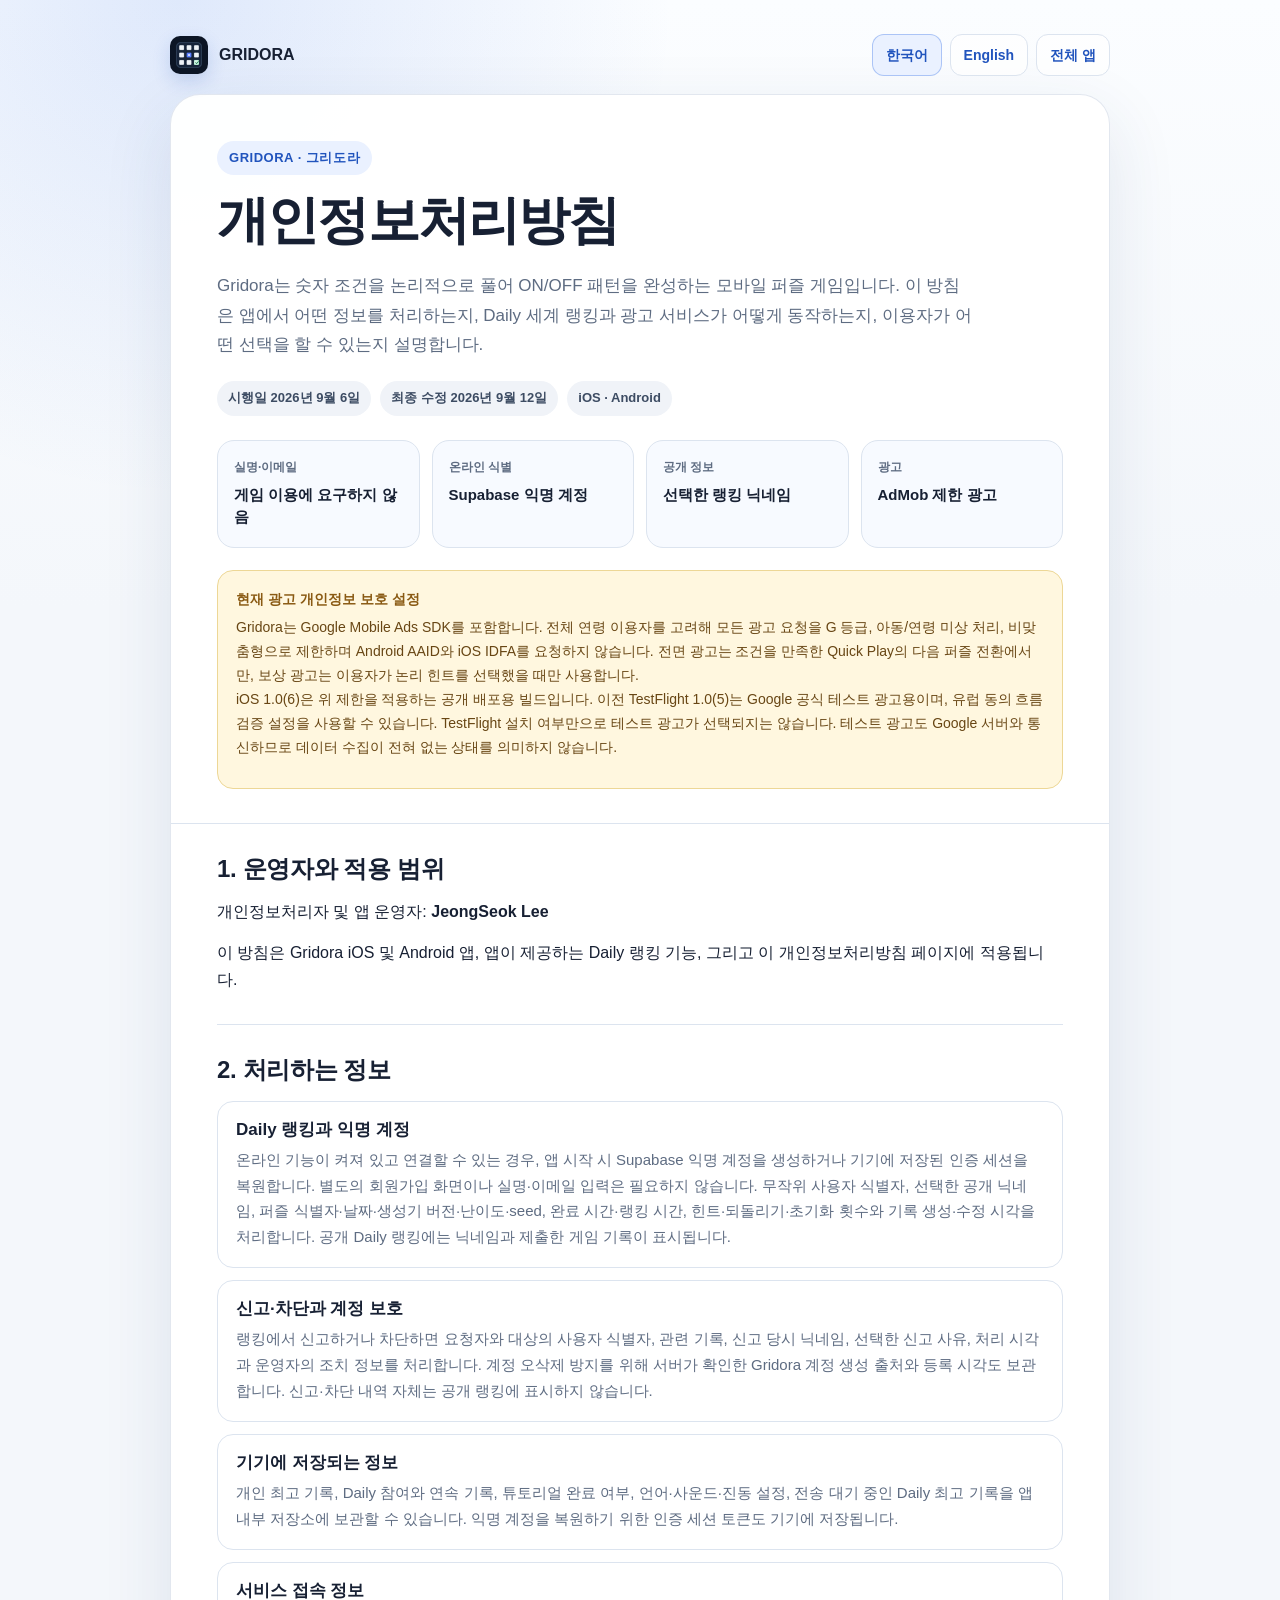
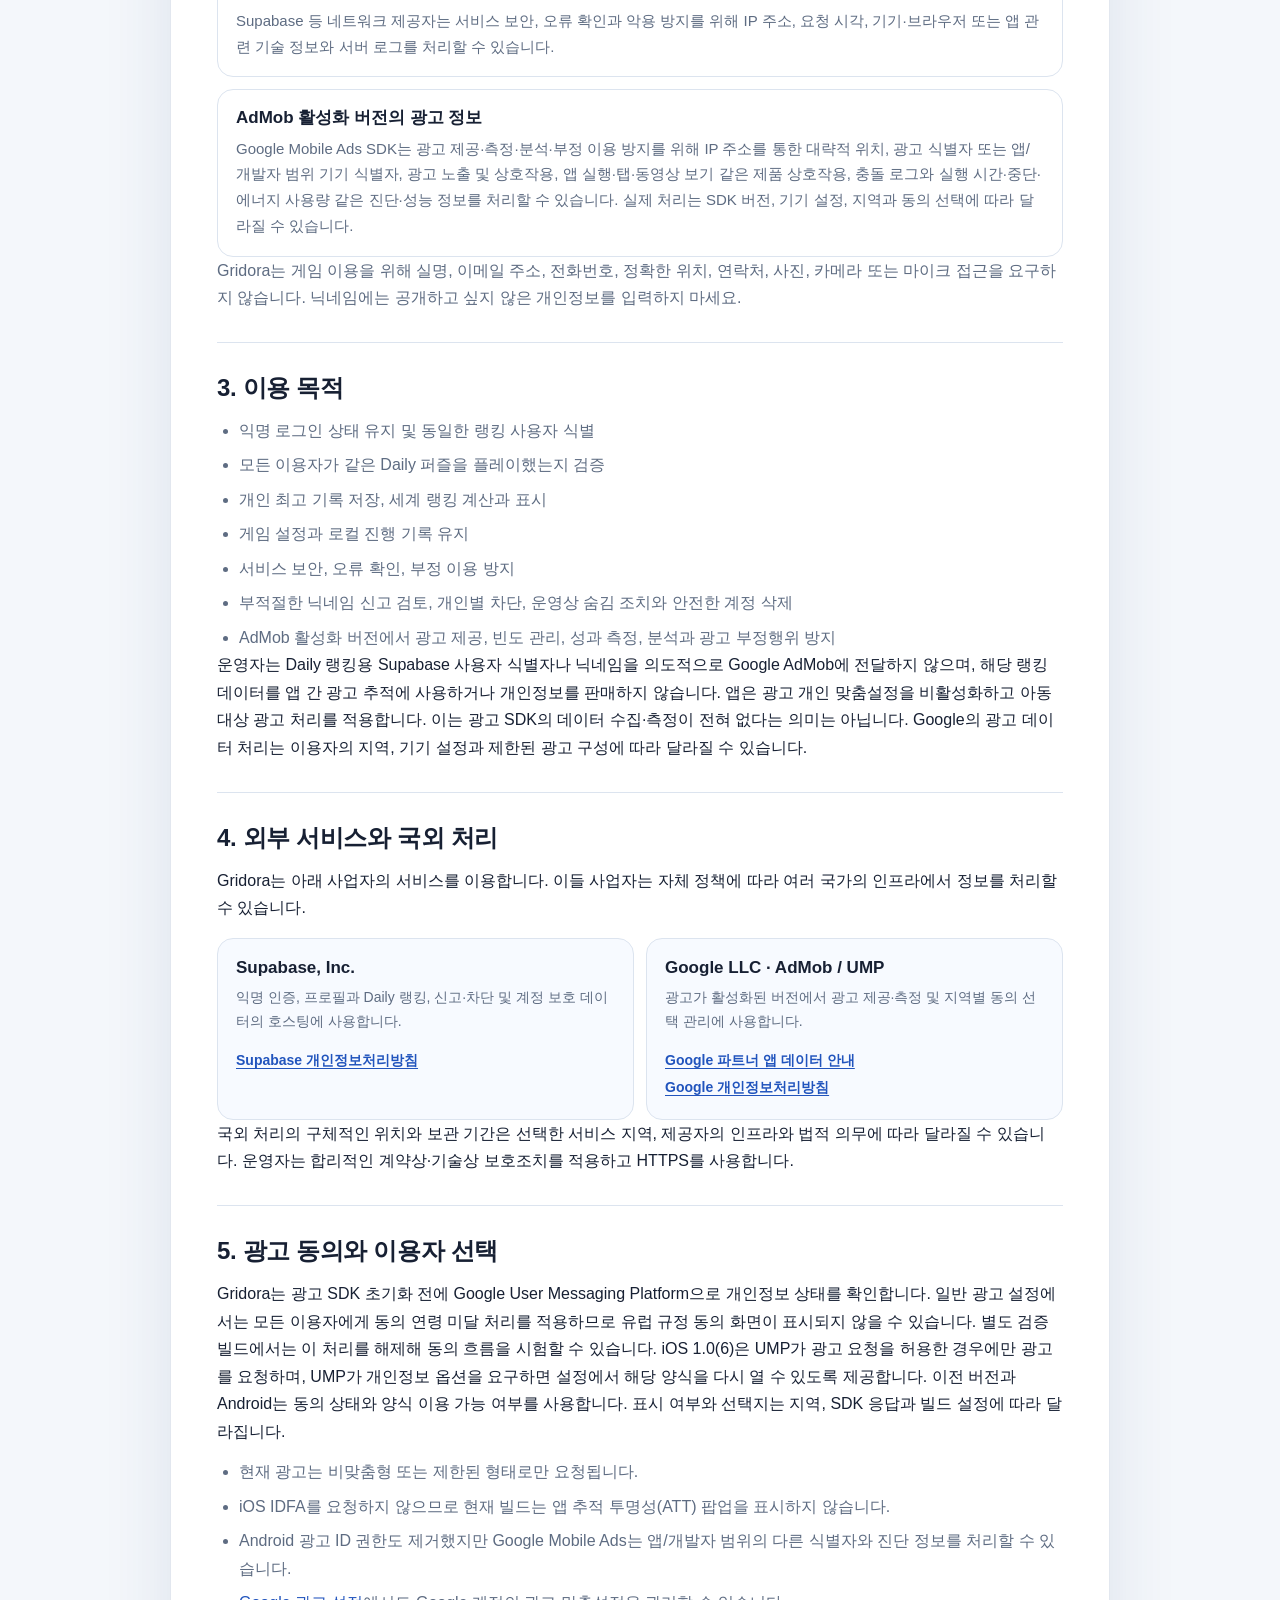
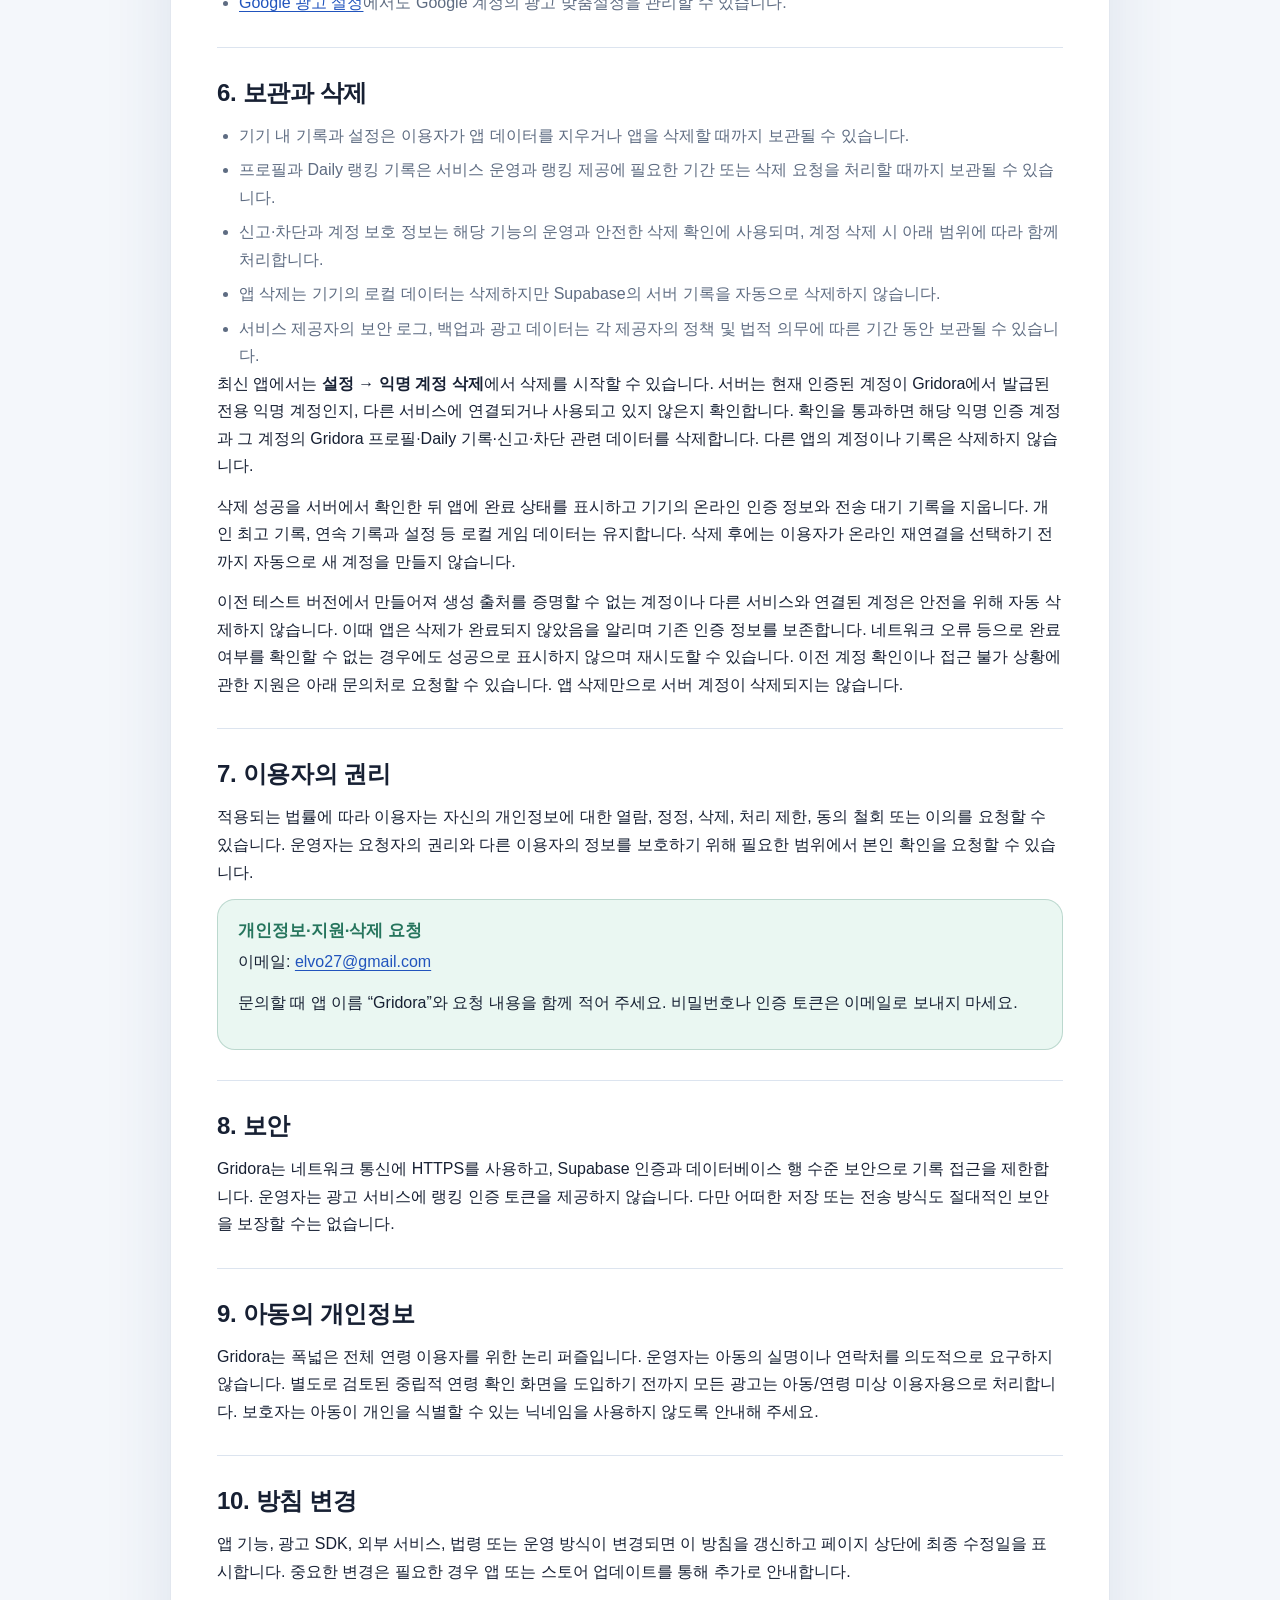
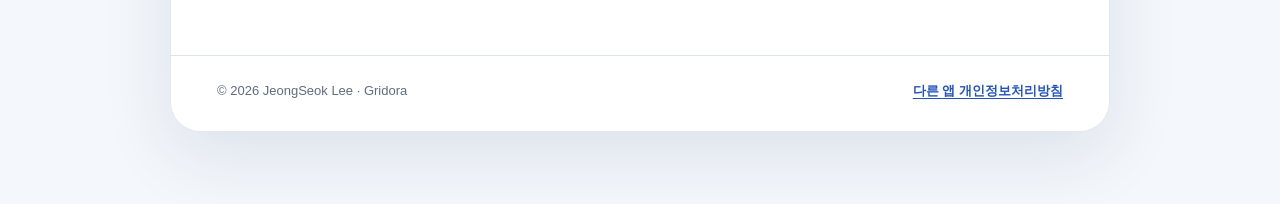
==== commit 01e9164e: "Clarify Gridora public release and test ad privacy behavior" ====
--- a/Gridora/index.html
+++ b/Gridora/index.html
@@ -51,7 +51,7 @@
         <div class="notice">
           <strong>현재 광고 개인정보 보호 설정</strong>
           Gridora는 Google Mobile Ads SDK를 포함합니다. 전체 연령 이용자를 고려해 모든 광고 요청을 G 등급, 아동/연령 미상 처리, 비맞춤형으로 제한하며 Android AAID와 iOS IDFA를 요청하지 않습니다. 전면 광고는 조건을 만족한 Quick Play의 다음 퍼즐 전환에서만, 보상 광고는 이용자가 논리 힌트를 선택했을 때만 사용합니다.
-          <p>현재 iOS TestFlight 1.0(5)는 Google 공식 테스트 광고만 사용하는 검증 빌드입니다. 유럽 지역 동의 흐름을 검증하는 테스트 설정에서는 동의 연령 미달 처리를 해제할 수 있습니다. 테스트 광고도 Google 서버와 통신하므로 데이터 수집이 전혀 없는 상태를 의미하지 않습니다.</p>
+          <p>iOS 1.0(6)은 위 제한을 적용하는 공개 배포용 빌드입니다. 이전 TestFlight 1.0(5)는 Google 공식 테스트 광고용이며, 유럽 동의 흐름 검증 설정을 사용할 수 있습니다. TestFlight 설치 여부만으로 테스트 광고가 선택되지는 않습니다. 테스트 광고도 Google 서버와 통신하므로 데이터 수집이 전혀 없는 상태를 의미하지 않습니다.</p>
         </div>
       </header>
 
@@ -124,7 +124,7 @@
 
         <section class="section">
           <h2>5. 광고 동의와 이용자 선택</h2>
-          <p>Gridora는 광고 SDK 초기화 전에 Google User Messaging Platform으로 개인정보 상태를 확인합니다. 일반 광고 설정에서는 모든 이용자에게 동의 연령 미달 처리를 적용하므로 유럽 규정 동의 화면이 표시되지 않을 수 있습니다. TestFlight 검증 설정에서는 이 처리를 해제해 동의 흐름을 시험할 수 있습니다. 현재 앱은 UMP가 이용 가능한 동의 양식을 보고하면 설정의 개인정보 옵션에서 양식을 다시 열 수 있도록 제공합니다. 표시 여부와 선택지는 지역, SDK 응답과 테스트 설정에 따라 달라집니다.</p>
+          <p>Gridora는 광고 SDK 초기화 전에 Google User Messaging Platform으로 개인정보 상태를 확인합니다. 일반 광고 설정에서는 모든 이용자에게 동의 연령 미달 처리를 적용하므로 유럽 규정 동의 화면이 표시되지 않을 수 있습니다. 별도 검증 빌드에서는 이 처리를 해제해 동의 흐름을 시험할 수 있습니다. iOS 1.0(6)은 UMP가 광고 요청을 허용한 경우에만 광고를 요청하며, UMP가 개인정보 옵션을 요구하면 설정에서 해당 양식을 다시 열 수 있도록 제공합니다. 이전 버전과 Android는 동의 상태와 양식 이용 가능 여부를 사용합니다. 표시 여부와 선택지는 지역, SDK 응답과 빌드 설정에 따라 달라집니다.</p>
           <ul>
             <li>현재 광고는 비맞춤형 또는 제한된 형태로만 요청됩니다.</li>
             <li>iOS IDFA를 요청하지 않으므로 현재 빌드는 앱 추적 투명성(ATT) 팝업을 표시하지 않습니다.</li>
